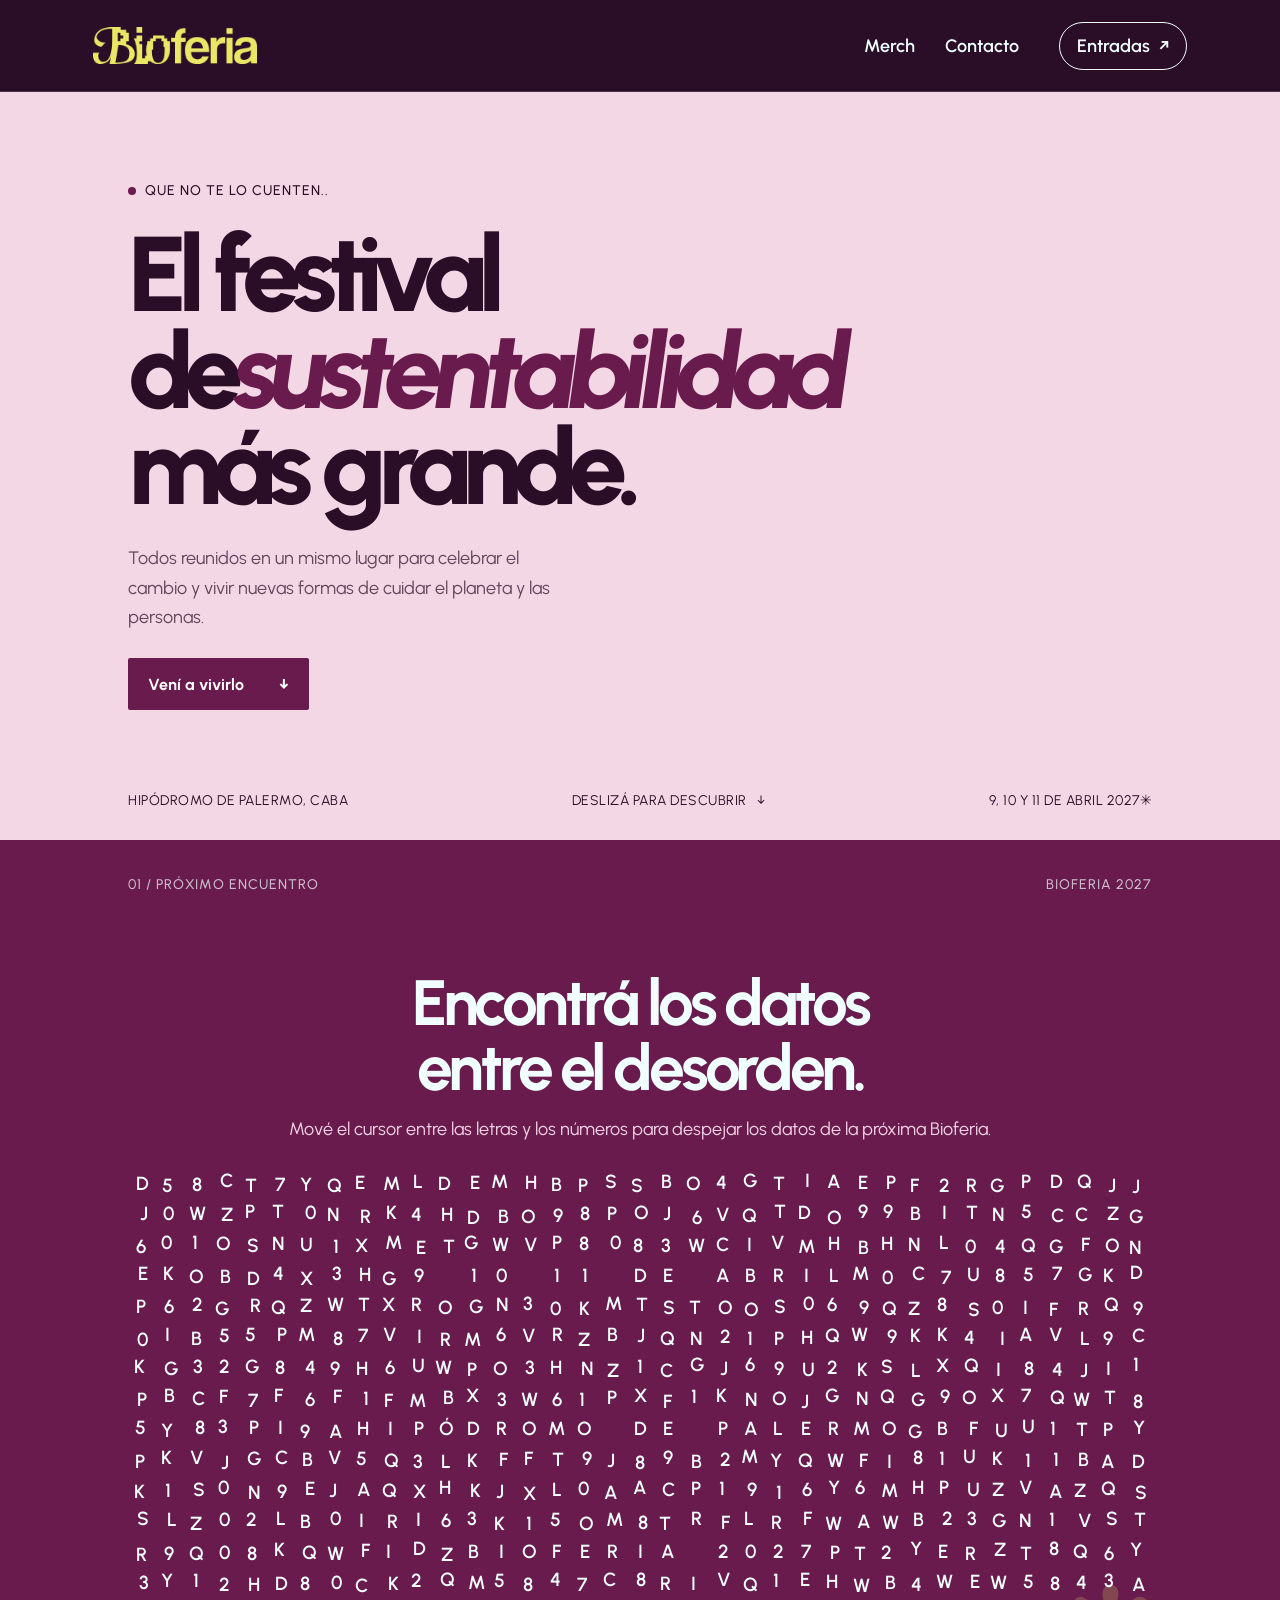
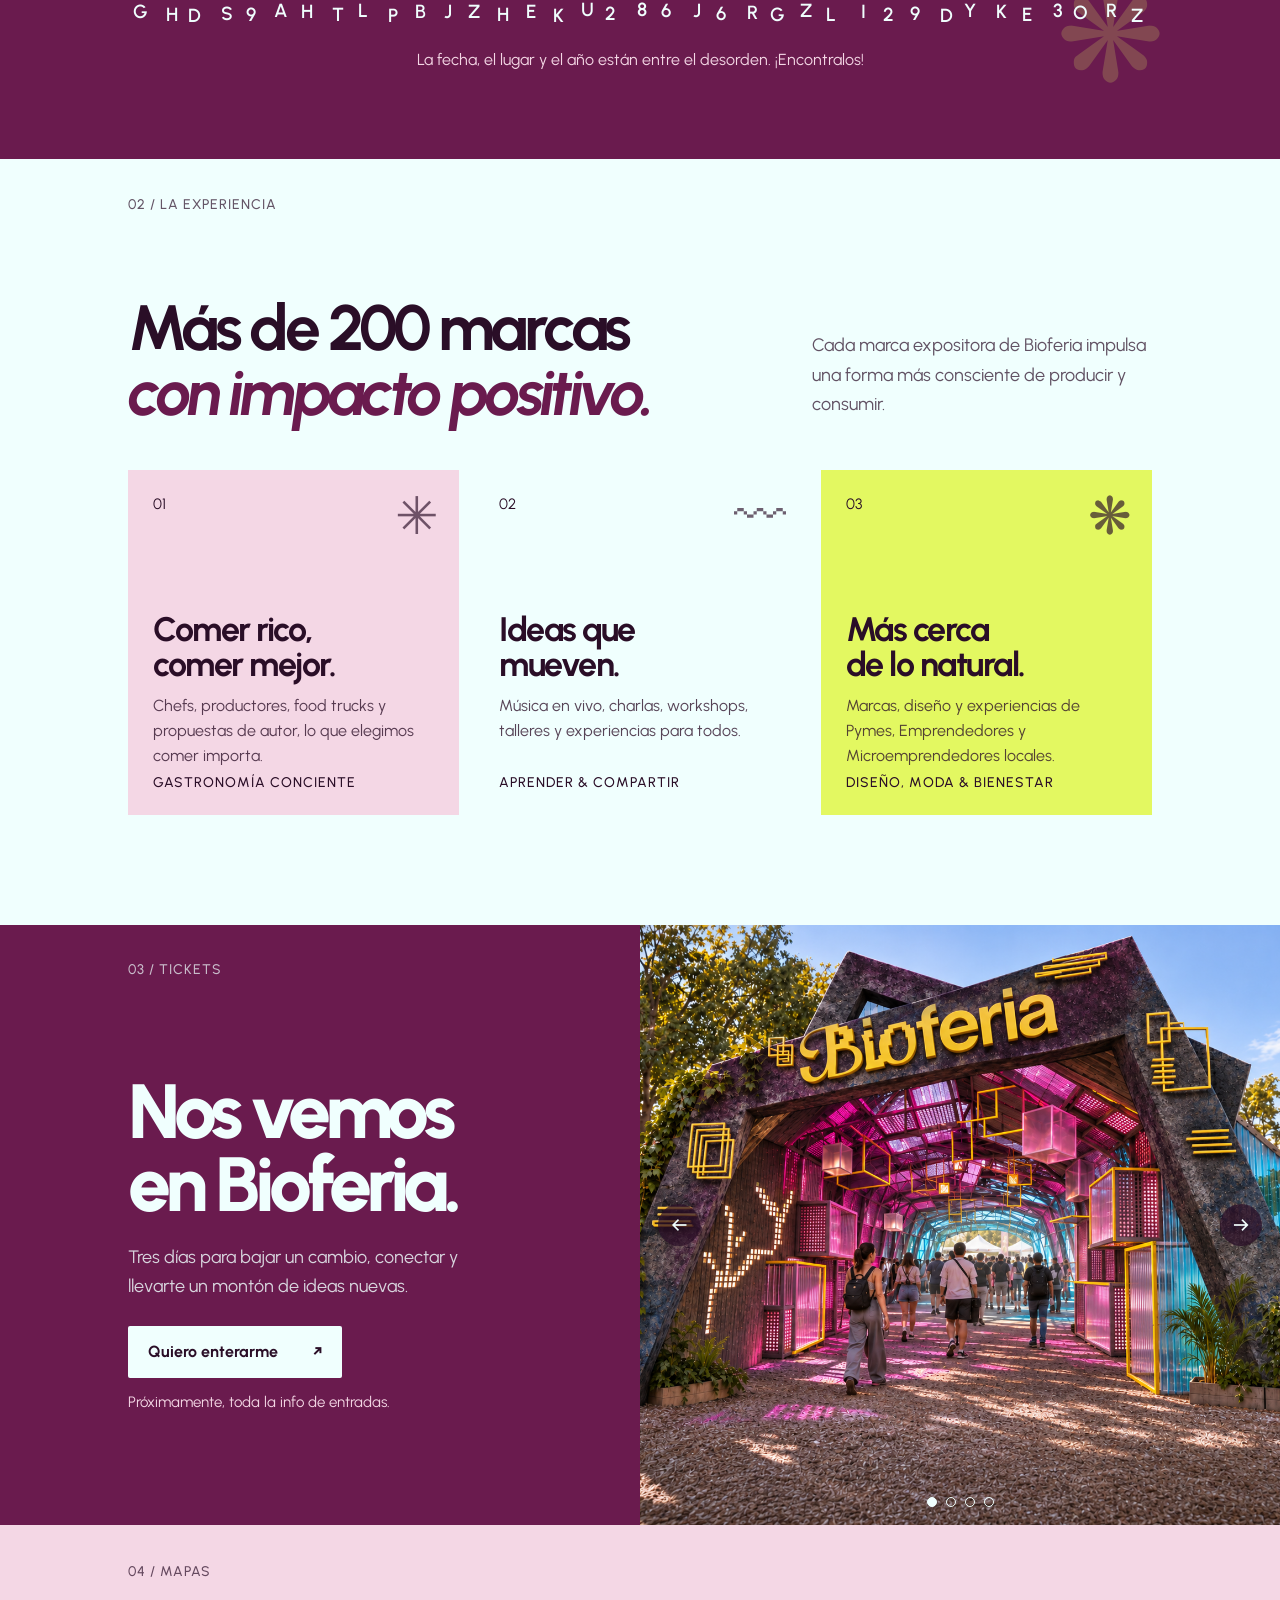
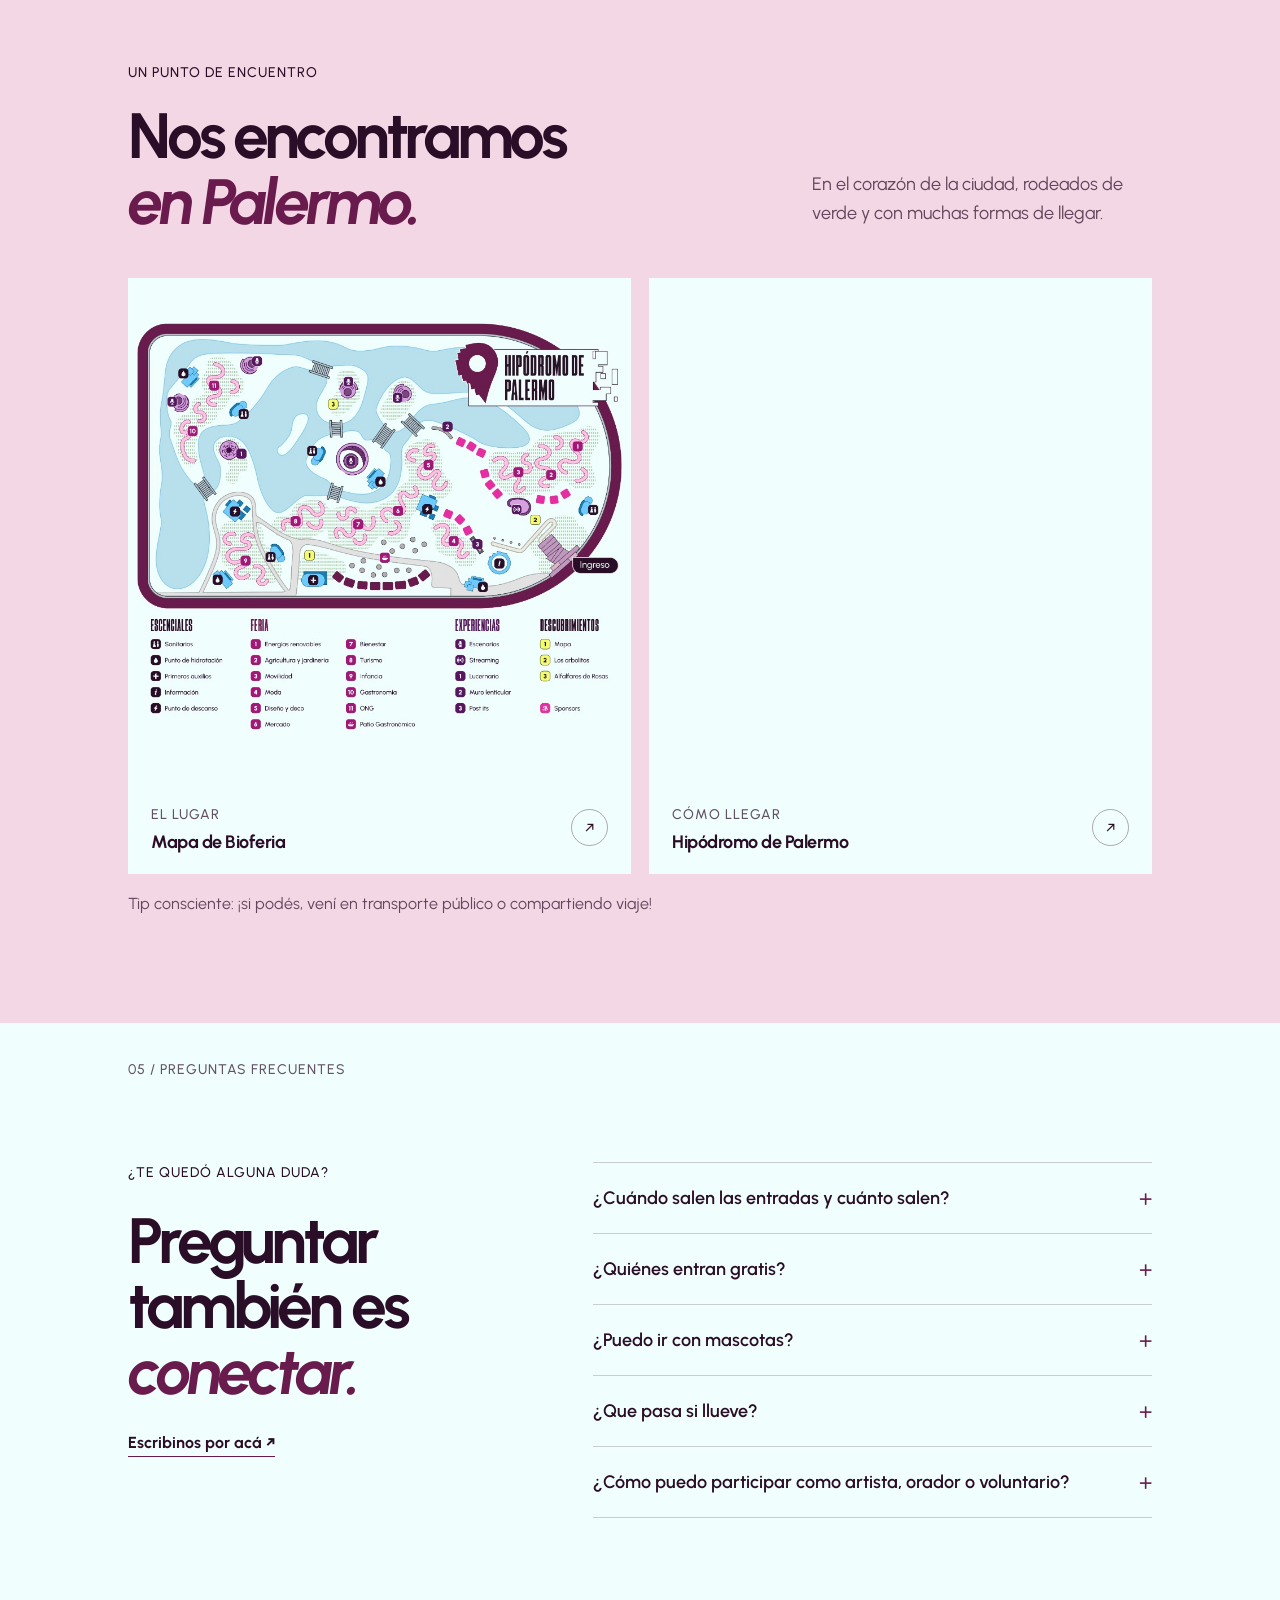
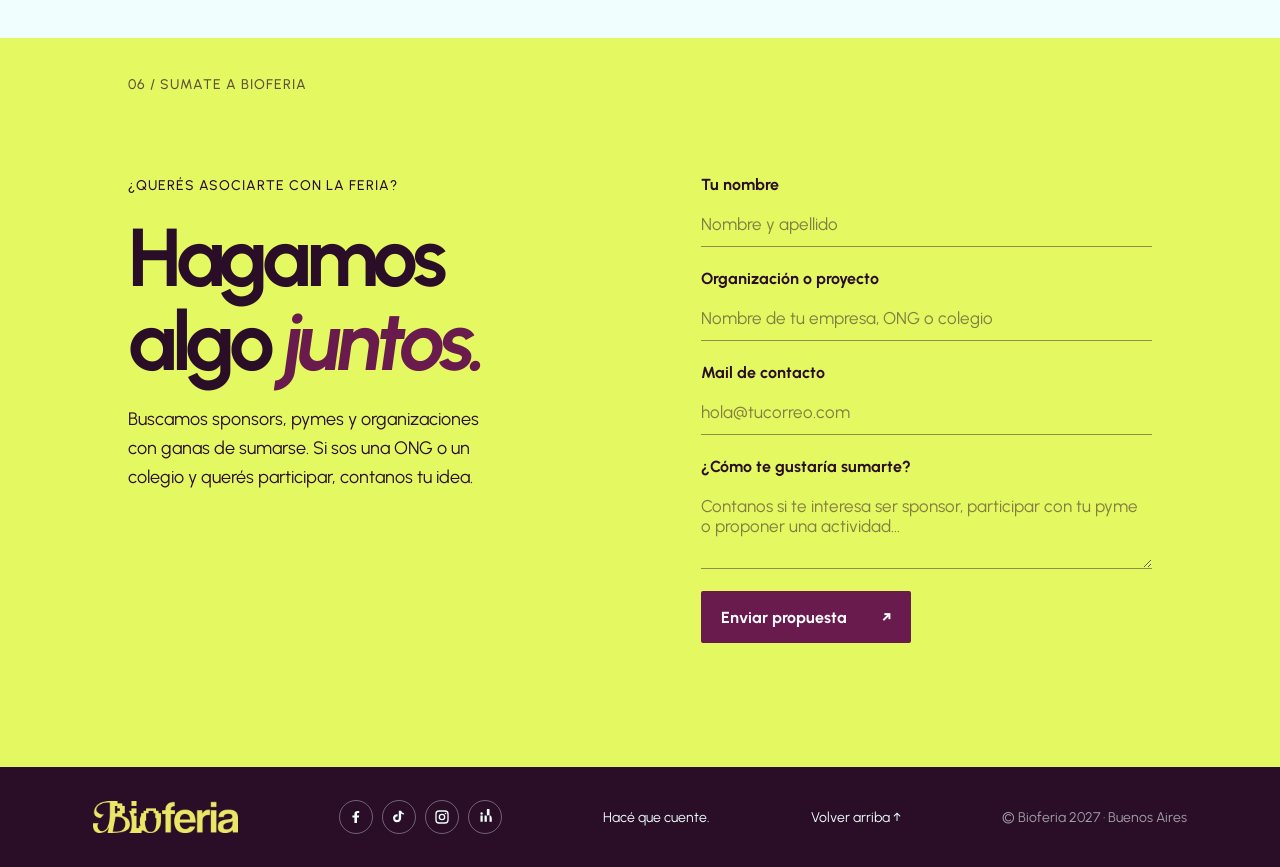
==== index.html @ d402ddbf "renamed:    home.html -> index.html" ====
<!DOCTYPE html>
<html lang="es">
<head>
    <meta charset="UTF-8">
    <meta name="viewport" content="width=device-width, initial-scale=1.0">
    <meta name="theme-color" content="#f4d7e5">
    <meta name="description" content="Bioferia: un encuentro para celebrar otra forma de vivir.">
    <title>Bioferia — Un encuentro para vivir distinto</title>
    <link rel="preconnect" href="https://fonts.googleapis.com">
    <link rel="preconnect" href="https://fonts.gstatic.com" crossorigin>
    <link href="https://fonts.googleapis.com/css2?family=Urbanist:wght@400;500;600;700;800&display=swap" rel="stylesheet">
    <link rel="stylesheet" href="style.css">
</head>
<body>
    <header class="site-header">
        <a class="brand" href="#inicio" aria-label="Bioferia, inicio">
            <img class="brand-logo" src="assets/bioferia-logo.png" alt="">
        </a>
        <nav class="main-nav" aria-label="Navegación principal">
            <a href="merch.html">Merch</a>
            <a href="#contacto">Contacto</a>
        </nav>
        <a class="header-cta" href="https://www.passline.com/productora/bioferia?srsltid=AYCX9vJIZx5OJpsxn4puYhIpQJVK9QpB20GLQUAMwbEUJy_gg3GSyqM5">Entradas<span aria-hidden="true">↗</span></a>
    </header>

    <main>
        <section class="hero" id="inicio">
            <div class="hero-copy">
                <p class="eyebrow"><span class="live-dot"></span>Que no te lo cuenten..</p>
                <h1>El festival<br>de<span>sustentabilidad</span><br>más grande.</h1>
                <p class="hero-text">Todos reunidos en un mismo lugar para celebrar el cambio y vivir nuevas formas de cuidar el planeta y las personas.</p>
                <a class="button button-dark" href="#secreto">Vení a vivirlo<span aria-hidden="true">↓</span></a>
            </div>
            <div class="hero-bottom">
                <span>Hipódromo de Palermo, CABA</span>
                <span class="scroll-note">Deslizá para descubrir <span aria-hidden="true">↓</span></span>
                <span>9, 10 y 11 de Abril 2027<span aria-hidden="true">✳</span></span>
            </div>
        </section>

        <section class="reveal-section" id="secreto">
            <div class="section-topline"><span>01 / PRÓXIMO ENCUENTRO</span><span>BIOFERIA 2027</span></div>
            <div class="reveal-content">
                <h2>Encontrá los datos<br>entre el desorden.</h2>
                <p class="reveal-hint">Mové el cursor entre las letras y los números para despejar los datos de la próxima Bioferia.</p>
                <div class="cipher-sheet" id="yellow-board" tabindex="0" role="application" aria-label="Letras y números interactivos. Mové el cursor, el dedo o usá las flechas para dispersarlos.">
                    <svg class="cipher-art" id="cipher-art" viewBox="0 0 1000 520" preserveAspectRatio="none" aria-hidden="true">
                        <g class="cipher-glyphs" id="cipher-glyphs"></g>
                    </svg>
                    <span class="cipher-cursor" id="cipher-cursor" aria-hidden="true"></span>
                </div>
                <p class="stencil-status" id="stencil-status" role="status" aria-live="polite">La fecha, el lugar y el año están entre el desorden. ¡Encontralos!</p>
            </div>
            <div class="reveal-doodle" aria-hidden="true">❋</div>
        </section>

        <section class="experience-section" id="experiencia">
            <div class="section-topline"><span>02 / LA EXPERIENCIA</span></div>
            <div class="experience-heading">
                <h2>Más de 200 marcas<br><span>con impacto positivo.</span></h2>
                <p>Cada marca expositora de Bioferia impulsa una forma más consciente de producir y consumir.</p>
            </div>
            <div class="experience-grid">
                <article class="experience-card card-food">
                    <span class="card-number">01</span><span class="card-emoji" aria-hidden="true">✳</span>
                    <h3>Comer rico,<br>comer mejor.</h3><p>Chefs, productores, food trucks y propuestas de autor, lo que elegimos comer importa.</p>
                    <span class="card-tag">GASTRONOMÍA CONCIENTE</span>
                </article>
                <article class="experience-card card-ideas">
                    <span class="card-number">02</span><span class="card-emoji" aria-hidden="true">〰</span>
                    <h3>Ideas que<br>mueven.</h3><p>Música en vivo, charlas, workshops, talleres y experiencias para todos.</p>
                    <span class="card-tag">APRENDER & COMPARTIR</span>
                </article>
                <article class="experience-card card-nature">
                    <span class="card-number">03</span><span class="card-emoji" aria-hidden="true">❋</span>
                    <h3>Más cerca<br>de lo natural.</h3><p>Marcas, diseño y experiencias de Pymes, Emprendedores y Microemprendedores locales.</p>
                    <span class="card-tag">DISEÑO, MODA & BIENESTAR</span>
                </article>
            </div>
        </section>

        <section class="tickets-section" id="entradas">
            <div class="section-topline"><span>03 / TICKETS</span></div>
            <div class="ticket-copy">
                <h2>Nos vemos<br>en Bioferia.</h2>
                <p>Tres días para bajar un cambio, conectar y llevarte un montón de ideas nuevas.</p>
                <a class="button button-light" href="https://www.passline.com/productora/bioferia?srsltid=AYCX9vJIZx5OJpsxn4puYhIpQJVK9QpB20GLQUAMwbEUJy_gg3GSyqM5">Quiero enterarme <span aria-hidden="true">↗</span></a>
                <span class="ticket-note">Próximamente, toda la info de entradas.</span>
            </div>
            <div class="ticket-art">
                <div class="ticket-carousel" role="group" aria-label="Fotos de Bioferia">
                    <img class="ticket-carousel-image is-active" src="event/Túnel Bioferia de Luz Magenta.png" alt="Túnel iluminado de Bioferia">
                    <img class="ticket-carousel-image" src="event/Pabellón Futuro_ Charlas entre Árboles.png" alt="Pabellón para charlas entre árboles">
                    <img class="ticket-carousel-image" src="event/Pabellón vibrante con hamacas y rampas.png" alt="Pabellón de Bioferia con hamacas y rampas">
                    <img class="ticket-carousel-image" src="event/Pabellón árbol futurista en festival al aire libre.png" alt="Pabellón en forma de árbol en el festival">
                    <button class="ticket-carousel-arrow ticket-carousel-prev" type="button" aria-label="Foto anterior">←</button>
                    <button class="ticket-carousel-arrow ticket-carousel-next" type="button" aria-label="Foto siguiente">→</button>
                    <div class="ticket-carousel-dots" aria-label="Elegir foto">
                        <button type="button" aria-label="Mostrar foto 1" aria-current="true"></button>
                        <button type="button" aria-label="Mostrar foto 2" aria-current="false"></button>
                        <button type="button" aria-label="Mostrar foto 3" aria-current="false"></button>
                        <button type="button" aria-label="Mostrar foto 4" aria-current="false"></button>
                    </div>
                </div>
            </div>
        </section>

        <section class="location-section" id="ubicacion">
            <div class="section-topline"><span>04 / MAPAS</span></div>
            <div class="location-heading">
                <div><p class="eyebrow">Un punto de encuentro</p><h2>Nos encontramos<br><span>en Palermo.</span></h2></div>
                <p>En el corazón de la ciudad, rodeados de verde y con muchas formas de llegar.</p>
            </div>
            <div class="maps-grid">
                <article class="map-card">
                    <button class="map-visual venue-map" type="button" aria-label="Ampliar mapa ilustrado de Bioferia">
                        <img src="assets/bioferia-map.jpg" alt="Mapa ilustrado de Bioferia en el Hipódromo de Palermo" loading="lazy">
                    </button>
                    <div class="map-card-footer"><div><span class="map-kicker">EL LUGAR</span><h3>Mapa de Bioferia</h3></div><a href="https://www.google.com/maps/search/?api=1&query=Hip%C3%B3dromo+de+Palermo+Buenos+Aires" target="_blank" rel="noopener noreferrer" aria-label="Ver Hipódromo de Palermo en Google Maps">↗</a></div>
                </article>
                <article class="map-card">
                    <div class="map-visual route-map">
                        <iframe title="Mapa de Google del Hipódromo de Palermo" src="https://www.google.com/maps/embed?pb=!1m18!1m12!1m3!1d3285.387990011721!2d-58.426159999999996!3d-34.569047999999995!2m3!1f0!2f0!3f0!3m2!1i1024!2i768!4f13.1!3m3!1m2!1s0x95bcb5a28c37ff9b%3A0x289b0f07f03e748b!2sHip%C3%B3dromo%20Palermo!5e0!3m2!1ses!2sar!4v1794269512048!5m2!1ses!2sar" width="600" height="450" style="border:0;" allowfullscreen loading="lazy" referrerpolicy="strict-origin-when-cross-origin"></iframe>
                    </div>
                    <div class="map-card-footer"><div><span class="map-kicker">CÓMO LLEGAR</span><h3>Hipódromo de Palermo</h3></div><a href="https://www.google.com/maps/dir/?api=1&destination=Hip%C3%B3dromo+de+Palermo+Buenos+Aires" target="_blank" rel="noopener noreferrer" aria-label="Cómo llegar en Google Maps">↗</a></div>
                </article>
            </div>
            <p class="transport-note">Tip consciente: ¡si podés, vení en transporte público o compartiendo viaje!</p>
        </section>

        <section class="faq-section" id="faqs">
            <div class="section-topline"><span>05 / PREGUNTAS FRECUENTES</span></div>
            <div class="faq-layout">
                <div class="faq-intro"><p class="eyebrow">¿Te quedó alguna duda?</p><h2>Preguntar<br>también es<br><span>conectar.</span></h2><a href="#contacto">Escribinos por acá ↗</a></div>
                <div class="faq-list">
                    <details><summary>¿Cuándo salen las entradas y cuánto salen?<span aria-hidden="true">+</span></summary><p>¡Las entradas ya están a la venta! Para esto tenés que ir a Passline. El valor varía dependiendo del tipo de entrada que decidas comprar; el valor general inicial es de $25.000. Para más información seguinos en instagram @bioferia.fs</p></details>
                    <details><summary>¿Quiénes entran gratis?<span aria-hidden="true">+</span></summary><p>Entran gratis:
                        Menores de 12 años.
                        Personas con discapacidad y sus acompañantes.
                        Jubiladas y jubilados con carnet.</p></details>
                    <details><summary>¿Puedo ir con mascotas?<span aria-hidden="true">+</span></summary><p>Tristemente no se puede participar de la bioferia con mascotas. Por políticas del Hipódromo de Palermo, no se permite el ingreso al predio.</p></details>
                    <details><summary>¿Que pasa si llueve?<span aria-hidden="true">+</span></summary><p>Dependiendo del nivel pronosticado el evento podría llegar a re-programarse. Lo anunciaremos en la web y en todas las redes al momento de la feria.</p></details>
                    <details><summary>¿Cómo puedo participar como artista, orador o voluntario?<span aria-hidden="true">+</span></summary><p>¡¿Querés ser parte de la familia bioferia?! Genial, las convocatorias para artistas, oradores y contenido se anuncian en las redes sociales @bioferia.fs te recomendamos seguirnos y estar atento.</p></details>
                </div>
            </div>
        </section>

        <section class="contact-section" id="contacto">
            <div class="contact-topline"><span>06 / SUMATE A BIOFERIA</span></div>
            <div class="contact-layout">
                <div class="contact-copy"><p class="eyebrow">¿Querés asociarte con la feria?</p><h2>Hagamos<br>algo <span>juntos.</span></h2><p>Buscamos sponsors, pymes y organizaciones con ganas de sumarse. Si sos una ONG o un colegio y querés participar, contanos tu idea.</p> </div>
                <form class="contact-form" id="contact-form">
                    <label for="name">Tu nombre</label>
                    <input id="name" name="name" type="text" placeholder="Nombre y apellido" autocomplete="name" required>
                    <label for="organization">Organización o proyecto</label>
                    <input id="organization" name="organization" type="text" placeholder="Nombre de tu empresa, ONG o colegio" required>
                    <label for="email">Mail de contacto</label>
                    <input id="email" name="email" type="email" placeholder="hola@tucorreo.com" autocomplete="email" required>
                    <label for="message">¿Cómo te gustaría sumarte?</label>
                    <textarea id="message" name="message" rows="3" placeholder="Contanos si te interesa ser sponsor, participar con tu pyme o proponer una actividad..." required></textarea>
                    <button class="button button-dark submit-button" type="submit">Enviar propuesta <span aria-hidden="true">↗</span></button>
                    <p class="form-status" id="form-status" role="status" aria-live="polite"></p>
                </form>
            </div>
        </section>
    </main>

    <dialog class="map-image-dialog" id="map-image-dialog" aria-label="Mapa ampliado de Bioferia">
        <button class="map-image-dialog-close" type="button" aria-label="Cerrar mapa">×</button>
        <img src="assets/bioferia-map.jpg" alt="Mapa ilustrado de Bioferia en el Hipódromo de Palermo">
    </dialog>

    <footer class="site-footer">
        <a class="brand footer-brand" href="#inicio" aria-label="Bioferia, volver al inicio"><img class="brand-logo" src="assets/bioferia-logo.png" alt=""></a>
        <nav class="footer-social" aria-label="Redes sociales">
            <a href="https://www.facebook.com/BioferiaOficial" target="_blank" rel="noopener noreferrer" aria-label="Facebook">
                <svg viewBox="0 0 24 24" aria-hidden="true"><path d="M13.5 21v-8.2h2.8l.4-3.2h-3.2V7.5c0-.9.3-1.6 1.6-1.6h1.7V3.1c-.3 0-1.4-.1-2.7-.1-2.7 0-4.5 1.7-4.5 4.7v1.9h-3v3.2h3V21h3.9Z"/></svg>
            </a>
            <a href="https://www.tiktok.com/@bioferia" target="_blank" rel="noopener noreferrer" aria-label="TikTok">
                <svg viewBox="0 0 24 24" aria-hidden="true"><path d="M19.6 8.3a7.1 7.1 0 0 1-4.4-1.5v7.1a6.1 6.1 0 1 1-5.3-6.1v3.6a2.7 2.7 0 1 0 1.8 2.5V2.5h3.5a7.1 7.1 0 0 0 4.4 4.3v1.5Z"/></svg>
            </a>
            <a href="https://www.instagram.com/bio.feria/" target="_blank" rel="noopener noreferrer" aria-label="Instagram">
                <svg viewBox="0 0 24 24" aria-hidden="true"><path d="M7.5 2h9A5.5 5.5 0 0 1 22 7.5v9a5.5 5.5 0 0 1-5.5 5.5h-9A5.5 5.5 0 0 1 2 16.5v-9A5.5 5.5 0 0 1 7.5 2Zm0 2A3.5 3.5 0 0 0 4 7.5v9A3.5 3.5 0 0 0 7.5 20h9a3.5 3.5 0 0 0 3.5-3.5v-9A3.5 3.5 0 0 0 16.5 4h-9Zm4.5 3a5 5 0 1 1 0 10 5 5 0 0 1 0-10Zm0 2a3 3 0 1 0 0 6 3 3 0 0 0 0-6Zm5.3-3.5a1.2 1.2 0 1 1 0 2.4 1.2 1.2 0 0 1 0-2.4Z"/></svg>
            </a>
            <a href="https://www.linkedin.com/company/bioferia/" target="_blank" rel="noopener noreferrer" aria-label="LinkedIn">
                <svg viewBox="0 0 24 24" aria-hidden="true"><path d="M6.9 8.7A1.8 1.8 0 1 1 6.9 5a1.8 1.8 0 0 1 0 3.7ZM5.2 9.9h3.4V19H5.2V9.9Zm5.5 0h3.3v1.2h.1c.5-.9 1.7-1.8 3.6-1.8 3.8 0 4.5 2.5 4.5 5.8V19h-3.4v-17.1c0-1.3-.1-3-1.8-3-1.9 0-2.2 1.5-2.2 2.9V19h-3.5V9.9Z"/></svg>
            </a>
        </nav>
        <span>Hacé que cuente.</span>
        <a href="#inicio">Volver arriba ↑</a>
        <span class="footer-copy">© Bioferia 2027 · Buenos Aires</span>
    </footer>

    <script>
        const svgNamespace = "http://www.w3.org/2000/svg";
        const cipherArt = document.querySelector("#cipher-art");
        const cipherGlyphs = document.querySelector("#cipher-glyphs");
        const decoderBoard = document.querySelector("#yellow-board");
        const cipherCursor = document.querySelector("#cipher-cursor");
        const stencilStatus = document.querySelector("#stencil-status");
        const messages = [
            "9 10 11 DE ABRIL",
            "HIPÓDROMO DE PALERMO",
            "BIOFERIA 2027"
        ];
        const alphabet = "ABCDEFGHIJKLMNOPQRSTUVWXYZ0123456789";
        const noiseGlyphs = [];
        const messageGlyphs = [];
        let revealRadius = 28;
        let revealedCount = 0;
        let pointer = null;
        let activePointer = null;
        let animationFrame = 0;
        let fieldWidth = 1000;
        let fieldHeight = 520;
        let repulsionRadius = 70;
        let repulsionStrength = 48;

        const randomLetter = () => alphabet[Math.floor(Math.random() * alphabet.length)];
        const createSvgText = (group, value, x, y) => {
            const text = document.createElementNS(svgNamespace, "text");
            text.setAttribute("x", String(x));
            text.setAttribute("y", String(y));
            text.textContent = value;
            group.append(text);
            return text;
        };

        const renderField = () => {
            const rect = decoderBoard.getBoundingClientRect();
            if (!rect.width || !rect.height) return;
            fieldWidth = rect.width;
            fieldHeight = rect.height;
            cipherArt.setAttribute("viewBox", `0 0 ${fieldWidth} ${fieldHeight}`);
            cipherGlyphs.replaceChildren();
            noiseGlyphs.length = 0;
            messageGlyphs.length = 0;
            revealedCount = 0;

            const columns = Math.max(
                ...messages.map((message) => message.length + 2),
                Math.floor(fieldWidth / 27)
            );
            const rows = Math.max(10, Math.floor(fieldHeight / 30));
            const cellWidth = fieldWidth / columns;
            const cellHeight = fieldHeight / rows;
            const fontSize = Math.min(17, cellWidth * 0.64, cellHeight * 0.64) + 2;
            const occupiedCells = new Set();
            revealRadius = Math.max(12, cellWidth * 0.78);
            stencilStatus.textContent = "La fecha, el lugar y el año están entre el desorden. ¡Encontralos!";
            const messageRows = [
                Math.round(rows * 0.22),
                Math.round(rows * 0.5),
                Math.round(rows * 0.78)
            ];
            cipherGlyphs.style.fontSize = `${fontSize}px`;
            repulsionRadius = Math.max(44, cellWidth * 3);
            repulsionStrength = cellWidth * 1.8;

            messages.forEach((message, index) => {
                const startColumn = Math.floor((columns - message.length) / 2);
                const row = messageRows[index];
                [...message].forEach((character, characterIndex) => {
                    const column = startColumn + characterIndex;
                    occupiedCells.add(`${row}:${column}`);
                    if (character !== " ") {
                        const element = createSvgText(
                            cipherGlyphs,
                            character,
                            (column + 0.5) * cellWidth,
                            (row + 0.5) * cellHeight
                        );
                        element.classList.add("cipher-message-glyph");
                        messageGlyphs.push({ element, x: (column + 0.5) * cellWidth, y: (row + 0.5) * cellHeight });
                    }
                });
            });

            for (let row = 0; row < rows; row++) {
                for (let column = 0; column < columns; column++) {
                    if (occupiedCells.has(`${row}:${column}`)) continue;
                    const x = (column + 0.5) * cellWidth + (Math.random() - 0.5) * cellWidth * 0.2;
                    const y = (row + 0.5) * cellHeight + (Math.random() - 0.5) * cellHeight * 0.2;
                    const element = createSvgText(cipherGlyphs, randomLetter(), x, y);
                    noiseGlyphs.push({ element, x, y, currentX: x, currentY: y });
                }
            }
        };
        renderField();
        new ResizeObserver(renderField).observe(decoderBoard);

        const animateNoise = () => {
            let isMoving = false;
            noiseGlyphs.forEach((glyph, index) => {
                let targetX = glyph.x;
                let targetY = glyph.y;
                if (pointer) {
                    let dx = glyph.x - pointer.x;
                    let dy = glyph.y - pointer.y;
                    const distance = Math.hypot(dx, dy);
                    if (distance < repulsionRadius) {
                        if (distance < 0.01) {
                            const angle = index * 2.399;
                            dx = Math.cos(angle);
                            dy = Math.sin(angle);
                        }
                        const force = (1 - distance / repulsionRadius) ** 2 * repulsionStrength;
                        const directionLength = Math.hypot(dx, dy);
                        targetX += dx / directionLength * force;
                        targetY += dy / directionLength * force;
                    }
                }

                glyph.currentX += (targetX - glyph.currentX) * 0.2;
                glyph.currentY += (targetY - glyph.currentY) * 0.2;
                glyph.element.setAttribute("x", String(glyph.currentX));
                glyph.element.setAttribute("y", String(glyph.currentY));
                if (Math.abs(targetX - glyph.currentX) > 0.2 || Math.abs(targetY - glyph.currentY) > 0.2) {
                    isMoving = true;
                }
            });

            if (isMoving) {
                animationFrame = requestAnimationFrame(animateNoise);
            } else {
                animationFrame = 0;
            }
        };

        const setPointer = (clientX, clientY) => {
            const rect = decoderBoard.getBoundingClientRect();
            pointer = {
                x: clientX - rect.left,
                y: clientY - rect.top
            };
            cipherCursor.style.left = `${pointer.x}px`;
            cipherCursor.style.top = `${pointer.y}px`;
            cipherCursor.classList.add("is-visible");
            revealMessagesAtPointer();
            if (!animationFrame) animationFrame = requestAnimationFrame(animateNoise);
        };

        const revealMessagesAtPointer = () => {
            messageGlyphs.forEach((glyph) => {
                if (!glyph.element.classList.contains("is-revealed") &&
                    Math.hypot(glyph.x - pointer.x, glyph.y - pointer.y) <= revealRadius) {
                    glyph.element.classList.add("is-revealed");
                    revealedCount++;
                    stencilStatus.textContent = revealedCount === messageGlyphs.length
                        ? "¡Descubriste todos los datos de Bioferia 2027!"
                        : `Revelaste ${revealedCount} de ${messageGlyphs.length} letras y números del mensaje.`;
                }
            });
        };

        const clearPointer = () => {
            pointer = null;
            cipherCursor.classList.remove("is-visible");
            if (!animationFrame) animationFrame = requestAnimationFrame(animateNoise);
        };

        decoderBoard.addEventListener("pointerenter", (event) => {
            if (event.pointerType === "mouse") setPointer(event.clientX, event.clientY);
        });
        decoderBoard.addEventListener("pointermove", (event) => {
            if (event.pointerType === "mouse" || activePointer === event.pointerId) {
                setPointer(event.clientX, event.clientY);
            }
        });
        decoderBoard.addEventListener("pointerdown", (event) => {
            if (event.pointerType !== "mouse") {
                activePointer = event.pointerId;
                decoderBoard.setPointerCapture(event.pointerId);
                setPointer(event.clientX, event.clientY);
            }
        });
        decoderBoard.addEventListener("pointerup", (event) => {
            if (activePointer === event.pointerId) {
                activePointer = null;
                clearPointer();
            }
        });
        decoderBoard.addEventListener("pointercancel", () => {
            activePointer = null;
            clearPointer();
        });
        decoderBoard.addEventListener("pointerleave", (event) => {
            if (event.pointerType === "mouse") clearPointer();
        });
        decoderBoard.addEventListener("keydown", (event) => {
            const movement = { ArrowLeft: [-30, 0], ArrowRight: [30, 0], ArrowUp: [0, -30], ArrowDown: [0, 30] }[event.key];
            if (!movement) return;
            event.preventDefault();
            if (!pointer) pointer = { x: fieldWidth / 2, y: fieldHeight / 2 };
            pointer.x = Math.max(0, Math.min(fieldWidth, pointer.x + movement[0]));
            pointer.y = Math.max(0, Math.min(fieldHeight, pointer.y + movement[1]));
            cipherCursor.style.left = `${pointer.x}px`;
            cipherCursor.style.top = `${pointer.y}px`;
            cipherCursor.classList.add("is-visible");
            revealMessagesAtPointer();
            if (!animationFrame) animationFrame = requestAnimationFrame(animateNoise);
        });

        document.querySelector("#contact-form").addEventListener("submit", (event) => {
            event.preventDefault();
            const form = event.currentTarget;
            const name = form.elements.name.value.trim();
            const organization = form.elements.organization.value.trim();
            const email = form.elements.email.value.trim();
            const message = form.elements.message.value.trim();
            const subject = encodeURIComponent(`Propuesta de alianza para Bioferia — ${organization}`);
            const body = encodeURIComponent(`Nombre: ${name}\nOrganización o proyecto: ${organization}\nEmail: ${email}\n\nPropuesta:\n${message}`);
            document.querySelector("#form-status").textContent = "Se va a abrir tu correo para que puedas enviar el mensaje.";
            window.location.href = `mailto:hola@bioferia.com.ar?subject=${subject}&body=${body}`;
        });

        const ticketCarousel = document.querySelector(".ticket-carousel");
        if (ticketCarousel) {
            const ticketImages = [...ticketCarousel.querySelectorAll(".ticket-carousel-image")];
            const ticketDots = [...ticketCarousel.querySelectorAll(".ticket-carousel-dots button")];
            let ticketIndex = 0;
            let ticketAutoplay;

            const showTicketImage = (index) => {
                ticketIndex = (index + ticketImages.length) % ticketImages.length;
                ticketImages.forEach((image, imageIndex) => {
                    image.classList.toggle("is-active", imageIndex === ticketIndex);
                });
                ticketDots.forEach((dot, dotIndex) => {
                    dot.setAttribute("aria-current", String(dotIndex === ticketIndex));
                });
            };
            const stopTicketAutoplay = () => window.clearInterval(ticketAutoplay);
            const startTicketAutoplay = () => {
                if (window.matchMedia("(prefers-reduced-motion: reduce)").matches) return;
                stopTicketAutoplay();
                ticketAutoplay = window.setInterval(() => showTicketImage(ticketIndex + 1), 5000);
            };

            ticketCarousel.querySelector(".ticket-carousel-prev").addEventListener("click", () => showTicketImage(ticketIndex - 1));
            ticketCarousel.querySelector(".ticket-carousel-next").addEventListener("click", () => showTicketImage(ticketIndex + 1));
            ticketDots.forEach((dot, index) => {
                dot.addEventListener("click", () => showTicketImage(index));
            });
            ticketCarousel.addEventListener("mouseenter", stopTicketAutoplay);
            ticketCarousel.addEventListener("mouseleave", startTicketAutoplay);
            ticketCarousel.addEventListener("focusin", stopTicketAutoplay);
            ticketCarousel.addEventListener("focusout", startTicketAutoplay);
            startTicketAutoplay();
        }

        const mapDialog = document.querySelector("#map-image-dialog");
        const mapTrigger = document.querySelector(".venue-map");
        mapTrigger.addEventListener("click", () => mapDialog.showModal());
        mapDialog.querySelector(".map-image-dialog-close").addEventListener("click", () => mapDialog.close());
        mapDialog.addEventListener("click", (event) => {
            if (event.target === mapDialog) mapDialog.close();
        });
    </script>
</body>
</html>
---- style.css ----
:root {
    --ink: #2a0e27;
    --green: #6a1b4e;
    --lime: #e3f861;
    --cream: #f0fffe;
    --paper: #f4d7e5;
    --orange: #6a1b4e;
    --blue: #f4d7e5;
    --mono: "Urbanist", sans-serif;
    --sans: "Urbanist", sans-serif;
    --display: "Urbanist", sans-serif;
}

* { box-sizing: border-box; }
html { overflow-x: clip; scroll-behavior: smooth; }
body { display: flex; min-height: 100vh; flex-direction: column; margin: 0; overflow-x: hidden; background: var(--cream); color: var(--ink); font-family: var(--sans); font-size: 18px; }
body > main { flex: 1 0 auto; width: 100%; }
a { color: inherit; text-decoration: none; }
button, input, textarea { font: inherit; }
button, a { -webkit-tap-highlight-color: transparent; }

.site-header {
    position: absolute; z-index: 5; top: 0; left: 0; width: 100%; height: 92px;
    display: flex; align-items: center; justify-content: space-between; padding: 0 7.3%;
    background: var(--ink); color: var(--cream);
    border-bottom: 1px solid rgba(240, 255, 254, .15);
}
.brand { display: inline-flex; align-items: center; flex: 0 0 auto; }
.brand-logo { display: block; width: 164px; height: auto; }
.main-nav { display: flex; gap: 30px; margin-left: auto; margin-right: 40px; }
.main-nav a, .header-cta { font-size: 18px; font-weight: 600; }
.main-nav a { transition: opacity .2s; }
.main-nav a:hover { opacity: .58; }
.header-cta { padding: 12px 17px; border: 1px solid var(--cream); border-radius: 40px; }
.header-cta span { padding-left: 9px; }

.hero { position: relative; min-height: 730px; height: min(840px, 100vh); padding: 180px 10% 110px; overflow: hidden; background: var(--paper); color: var(--ink); }
.hero-copy { position: relative; z-index: 2; max-width: 600px; }
.eyebrow, .section-topline, .card-tag, .map-kicker, .ticket-top, .ticket-bottom, .contact-topline { font: 500 14px/1.5 var(--mono); letter-spacing: 1px; text-transform: uppercase; }
.eyebrow { display: flex; align-items: center; gap: 9px; margin: 0 0 25px; }
.live-dot { width: 8px; height: 8px; border-radius: 50%; background: var(--orange); }
h1, h2, h3, p { margin-top: 0; }
.hero h1 { margin: 0; font: 800 clamp(66px, 8.3vw, 116px)/.91 var(--display); letter-spacing: -.085em; }
.hero h1 span { color: var(--green); font-style: italic; }
.hero-text { max-width: 425px; margin: 28px 0 25px; color: rgba(42, 14, 39, .72); font-size: 18px; line-height: 1.65; }
.button { display: inline-flex; align-items: center; justify-content: space-between; gap: 35px; min-height: 52px; padding: 0 20px; border: 0; border-radius: 2px; font-size: 16px; font-weight: 700; cursor: pointer; transition: transform .2s, background .2s; }
.button:hover { transform: translateY(-3px); }
.button-dark { background: var(--green); color: white; }
.button-dark:hover { background: var(--ink); }
.sun { position: absolute; width: 185px; height: 185px; top: 70px; right: 88px; border-radius: 50%; background: var(--orange); }
.orbit { position: absolute; border: 1px solid rgba(106, 27, 78, .52); border-radius: 50%; transform: rotate(-35deg); }
.orbit-one { inset: 44px 25px; }
.orbit-two { inset: 18px 98px; transform: rotate(38deg); }
.leaf { position: absolute; z-index: 1; width: 98px; height: 190px; border-radius: 100% 0 100% 0; background: var(--green); transform-origin: bottom right; }
.leaf:after { content: ""; position: absolute; width: 1px; height: 85%; left: 49%; top: 8%; background: rgba(240, 255, 254, .6); transform: rotate(24deg); }
.leaf-one { left: 74px; bottom: 60px; transform: rotate(-42deg); }
.leaf-two { right: 64px; bottom: 50px; height: 158px; background: var(--ink); transform: rotate(34deg) scaleX(-1); }
.leaf-three { left: 185px; bottom: 21px; height: 140px; width: 74px; background: var(--green); transform: rotate(13deg); }
.art-caption { position: absolute; top: 20px; left: 5px; font: 700 14px/1.2 var(--mono); text-transform: uppercase; transform: rotate(-13deg); }
.art-sticker { position: absolute; z-index: 2; right: -20px; bottom: 65px; display: grid; width: 90px; height: 90px; place-content: center; border-radius: 50%; background: var(--lime); color: var(--ink); text-align: center; font: 700 15px/1.25 var(--mono); transform: rotate(12deg); }
.hero-bottom { position: absolute; bottom: 31px; left: 10%; right: 10%; display: flex; justify-content: space-between; color: var(--ink); font: 14px var(--mono); letter-spacing: .5px; text-transform: uppercase; }
.scroll-note { display: flex; gap: 10px; }

.reveal-section { position: relative; min-height: 690px; padding: 34px 10% 85px; overflow: hidden; background: var(--green); color: var(--cream); text-align: center; }
.section-topline { display: flex; justify-content: space-between; color: currentColor; opacity: .7; text-align: left; }
.reveal-content { position: relative; z-index: 1; max-width: 1100px; margin: 75px auto 0; }
.reveal-content .eyebrow { justify-content: center; color: var(--lime); }
.reveal-content h2, .experience-heading h2, .location-heading h2, .faq-intro h2, .contact-copy h2 { margin: 0; font: 700 clamp(38px, 5vw, 64px)/1.02 var(--display); letter-spacing: -.065em; }
.reveal-hint { margin: 17px 0 30px; color: var(--paper); font-size: 18px; }
.cipher-sheet { position: relative; width: 100%; height: 460px; margin: 0 auto 20px; overflow: hidden; background: transparent; cursor: none; touch-action: none; user-select: none; }
.cipher-art { position: absolute; inset: 0; width: 100%; height: 100%; }
.cipher-glyphs { fill: var(--cream); font-family: var(--sans); font-weight: 600; text-anchor: middle; dominant-baseline: middle; }
.cipher-message-glyph { transform-box: fill-box; transform-origin: center; transition: fill .2s ease, transform .2s ease; }
.cipher-message-glyph.is-revealed { fill: var(--lime); transform: scale(1.3); }
.cipher-cursor { position: absolute; z-index: 1; top: 0; left: 0; width: 88px; height: 88px; border: 1px solid rgba(240, 255, 254, .82); border-radius: 50%; background: rgba(240, 255, 254, .13); box-shadow: 0 0 28px rgba(240, 255, 254, .3), inset 0 0 18px rgba(240, 255, 254, .15); opacity: 0; pointer-events: none; transform: translate(-50%, -50%); transition: opacity .16s ease; }
.cipher-cursor.is-visible { opacity: 1; }
.stencil-status { min-height: 24px; margin: 17px auto 0; color: var(--paper); font-size: 16px; }
.reveal-doodle { position: absolute; right: 9%; bottom: 45px; color: var(--lime); opacity: .2; font-size: 130px; }

.experience-section, .location-section, .faq-section { padding: 35px 10% 110px; }
.experience-section { background: var(--cream); }
.experience-heading { display: flex; align-items: end; justify-content: space-between; margin: 80px 0 45px; }
.experience-heading h2 span, .location-heading h2 span, .faq-intro h2 span { color: var(--green); font-style: italic; }
.experience-heading > p { max-width: 340px; margin: 0 0 5px; color: rgba(42, 14, 39, .72); font-size: 18px; line-height: 1.65; }
.experience-grid { display: grid; grid-template-columns: repeat(3, 1fr); gap: 15px; }
.experience-card { position: relative; min-height: 340px; padding: 25px; overflow: hidden; transition: transform .25s ease, box-shadow .25s ease; }
.experience-card:hover, .experience-card:focus-within { z-index: 1; transform: translateY(-8px); box-shadow: 0 16px 30px rgba(42, 14, 39, .2); }
.card-food { background: var(--paper); }.card-ideas { background: var(--cream); }.card-nature { background: var(--lime); }
.card-number { position: absolute; top: 25px; left: 25px; font: 15px var(--mono); }
.card-emoji { position: absolute; top: 15px; right: 20px; font-size: 52px; opacity: .66; }
.experience-card h3 { position: relative; z-index: 1; margin: 117px 0 12px; font: 700 34px/1.03 var(--display); letter-spacing: -1.5px; }
.experience-card p { max-width: 280px; margin-bottom: 22px; color: rgba(42, 14, 39, .78); font-size: 16px; line-height: 1.55; }
.card-tag { position: absolute; bottom: 22px; left: 25px; font-size: 14px; }

.tickets-section { position: relative; display: grid; grid-template-columns: 1fr 1fr; min-height: 600px; padding: 0; background: var(--orange); color: var(--cream); overflow: hidden; }
.tickets-section > .section-topline { position: absolute; z-index: 2; top: 34px; right: 55%; left: 10%; }
.ticket-copy { align-self: center; padding: 110px 12% 75px 20%; }
.ticket-copy h2 { margin: 0 0 22px; font: 800 clamp(50px, 6vw, 78px)/.95 var(--display); letter-spacing: -.07em; }
.ticket-copy > p:not(.eyebrow) { max-width: 390px; margin-bottom: 25px; color: rgba(240,255,254,.82); font-size: 18px; line-height: 1.6; }
.button-light { background: var(--cream); color: var(--ink); }
.ticket-note { display: block; margin-top: 15px; color: var(--paper); font: 15px var(--mono); }
.ticket-art { position: relative; min-width: 0; min-height: 100%; overflow: hidden; background: var(--ink); }
.ticket-carousel { position: absolute; inset: 0; }
.ticket-carousel-image { position: absolute; inset: 0; width: 100%; height: 100%; object-fit: cover; opacity: 0; transition: opacity .45s ease; }
.ticket-carousel-image.is-active { opacity: 1; }
.ticket-carousel-arrow { position: absolute; top: 50%; display: grid; width: 42px; height: 42px; place-items: center; transform: translateY(-50%); border: 0; border-radius: 50%; background: rgba(42, 14, 39, .72); color: var(--cream); font-size: 24px; cursor: pointer; }
.ticket-carousel-arrow:hover, .ticket-carousel-arrow:focus-visible { background: var(--green); }
.ticket-carousel-prev { left: 18px; }
.ticket-carousel-next { right: 18px; }
.ticket-carousel-dots { position: absolute; right: 0; bottom: 18px; left: 0; display: flex; justify-content: center; gap: 9px; }
.ticket-carousel-dots button { width: 10px; height: 10px; padding: 0; border: 1px solid var(--cream); border-radius: 50%; background: transparent; cursor: pointer; }
.ticket-carousel-dots button[aria-current="true"] { background: var(--cream); }

.location-section { background: var(--paper); padding-top: 36px; }
.location-heading { display: flex; align-items: end; justify-content: space-between; margin: 80px 0 44px; }
.location-heading .eyebrow { margin-bottom: 20px; }
.location-heading > p { max-width: 340px; margin-bottom: 5px; color: rgba(42, 14, 39, .72); font-size: 18px; line-height: 1.65; }
.maps-grid { display: grid; grid-template-columns: 1fr 1fr; gap: 18px; }
.map-card { background: var(--cream); }
.map-visual { position: relative; display: block; width: 100%; aspect-ratio: 1; padding: 0; overflow: hidden; border: 0; background: var(--cream); }
.venue-map { cursor: zoom-in; }
.venue-map img { display: block; width: 100%; height: 100%; object-fit: contain; }
.route-map iframe { display: block; width: 100%; height: 100%; }
.map-image-dialog { position: fixed; inset: 0; width: min(94vw, 1100px); max-width: none; max-height: 92vh; margin: auto; padding: 20px; overflow: visible; border: 0; background: var(--cream); }
.map-image-dialog::backdrop { background: rgba(42, 14, 39, .82); }
.map-image-dialog img { display: block; width: 100%; max-height: calc(92vh - 40px); object-fit: contain; }
.map-image-dialog-close { position: absolute; z-index: 1; top: 8px; right: 8px; display: grid; width: 40px; height: 40px; place-items: center; border: 0; border-radius: 50%; background: var(--ink); color: var(--cream); font-size: 28px; line-height: 1; cursor: pointer; }
.map-image-dialog-close:hover, .map-image-dialog-close:focus-visible { background: var(--green); }
.map-card-footer { display: flex; align-items: center; justify-content: space-between; padding: 21px 23px; }
.map-kicker { color: rgba(42, 14, 39, .72); font-size: 14px; }
.map-card-footer h3 { margin: 6px 0 0; font: 700 18px var(--display); letter-spacing: -.5px; }
.map-card-footer > a { display: grid; width: 37px; height: 37px; place-items: center; border: 1px solid rgba(42,14,39,.35); border-radius: 50%; font-size: 17px; transition: background .2s; }
.map-card-footer > a:hover { background: var(--lime); }
.transport-note { margin: 20px 0 0; color: rgba(42, 14, 39, .72); font-size: 16px; }

.faq-section { background: var(--cream); padding-top: 36px; padding-bottom: 120px; }
.faq-layout { display: grid; grid-template-columns: .8fr 1.2fr; gap: 9%; margin-top: 82px; }
.faq-intro h2 { margin-bottom: 27px; }.faq-intro > a { font-size: 16px; font-weight: 700; border-bottom: 1px solid var(--green); padding-bottom: 4px; }
.faq-layout > * { min-width: 0; }
.faq-list details { border-bottom: 1px solid rgba(42, 14, 39, .2); }
.faq-list details:first-child { border-top: 1px solid rgba(42, 14, 39, .2); }
.faq-list summary { display: flex; justify-content: space-between; align-items: center; gap: 20px; padding: 21px 0; cursor: pointer; list-style: none; font-size: 18px; font-weight: 600; }
.faq-list summary::-webkit-details-marker { display: none; }
.faq-list summary span { color: var(--green); font-size: 23px; font-weight: 400; transition: transform .2s; }
.faq-list details[open] summary span { transform: rotate(45deg); }
.faq-list details p { max-width: 530px; margin: -5px 32px 20px 0; color: rgba(42, 14, 39, .72); font-size: 17px; line-height: 1.65; }

.contact-section { padding: 36px 10% 90px; background: var(--lime); }
.contact-topline { display: flex; justify-content: space-between; opacity: .7; }
.contact-layout { display: grid; grid-template-columns: 1fr 1fr; gap: 12%; margin-top: 80px; }
.contact-copy .eyebrow { margin-bottom: 20px; }
.contact-copy h2 { font-size: clamp(55px, 6.5vw, 82px); }
.contact-copy h2 span { color: var(--green); font-style: italic; }
.contact-copy > p:not(.eyebrow) { max-width: 380px; margin: 22px 0 0; font-size: 18px; line-height: 1.6; }
.contact-stamp { display: grid; width: 120px; height: 120px; place-content: center; position: relative; margin-top: 32px; border: 1px solid var(--green); border-radius: 50%; text-align: center; font: 700 14px/1.3 var(--mono); transform: rotate(-12deg); }
.contact-stamp span { position: absolute; right: -8px; top: -8px; color: var(--green); font-size: 26px; }
.contact-form { display: flex; flex-direction: column; align-items: flex-start; }
.contact-form label { margin: 0 0 8px; font-size: 16px; font-weight: 700; }
.contact-form input, .contact-form textarea { width: 100%; margin: 0 0 22px; padding: 12px 0; border: 0; border-bottom: 1px solid rgba(42,14,39,.45); border-radius: 0; outline: 0; background: transparent; color: var(--ink); font-size: 17px; resize: vertical; }
.contact-form input:focus, .contact-form textarea:focus { border-bottom: 2px solid var(--green); }
.contact-form input::placeholder, .contact-form textarea::placeholder { color: rgba(42, 14, 39, .65); opacity: .8; }
.submit-button { min-width: 190px; }
.form-status { min-height: 22px; margin: 12px 0 0; font-size: 16px; }

.site-footer { display: flex; align-items: center; justify-content: space-between; gap: 20px; min-height: 100px; margin-top: auto; padding: 20px 7.3%; background: var(--ink); color: var(--cream); }
.footer-brand .brand-logo { width: 145px; }
.site-footer > span, .site-footer > a:not(.brand) { font-size: 14px; }
.footer-copy { opacity: .6; }
.footer-social { display: flex; align-items: center; gap: 9px; }
.footer-social a { display: grid; width: 34px; height: 34px; place-items: center; border: 1px solid rgba(240,255,254,.35); border-radius: 50%; color: var(--cream); transition: background .2s, color .2s, border-color .2s; }
.footer-social a:hover, .footer-social a:focus-visible { border-color: var(--lime); background: var(--lime); color: var(--ink); }
.footer-social a:focus-visible { outline: 2px solid var(--cream); outline-offset: 3px; }
.footer-social svg { width: 16px; height: 16px; fill: currentColor; }

@media (max-width: 850px) {
    .site-header { padding: 0 5%; }
    .main-nav { gap: 24px; margin-left: auto; margin-right: 24px; }
    .hero { padding-left: 7%; padding-right: 7%; }
    .hero-copy { max-width: 530px; }
    .experience-section, .location-section, .faq-section { padding-left: 7%; padding-right: 7%; }
    .contact-section { padding-left: 7%; padding-right: 7%; }
    .ticket-copy { padding-left: 13%; }
    .site-footer { flex-wrap: wrap; padding-left: 5%; padding-right: 5%; }
}
@media (max-width: 620px) {
    .site-header { height: 72px; }
    .brand-logo { width: 132px; }
    .main-nav { gap: 0; margin: 0 12px 0 auto; }
    .main-nav a { display: none; }
    .main-nav a[href="#contacto"] { display: inline; }
    .header-cta { padding: 10px 12px; }
    .hero { height: auto; min-height: 760px; padding: 150px 7% 115px; }
    .hero h1 { font-size: clamp(54px, 14vw, 82px); }
    .hero-text { max-width: 300px; font-size: 17px; }
    .hero-bottom { left: 7%; right: 7%; bottom: 22px; font-size: 12px; }.scroll-note { display: none; }
    .reveal-section { padding: 26px 6% 75px; min-height: 680px; }
    .section-topline { font-size: 13px; }
    .reveal-content { margin-top: 70px; }
    .reveal-content h2, .experience-heading h2, .location-heading h2, .faq-intro h2 { font-size: 42px; }
    .cipher-sheet { height: 360px; }
    .stencil-status { max-width: 100%; }
    .experience-section, .location-section, .faq-section { padding: 28px 6% 75px; }
    .experience-heading, .location-heading { display: block; margin: 60px 0 30px; }
    .experience-heading > p, .location-heading > p { margin-top: 20px; }
    .experience-grid { grid-template-columns: 1fr; gap: 12px; }
    .experience-card { min-height: 280px; }.experience-card h3 { margin-top: 90px; }
    .tickets-section { grid-template-columns: 1fr; padding: 0; }
    .tickets-section > .section-topline { position: static; grid-column: auto; margin: 22px 6% 0; }
    .ticket-copy { padding: 30px 8% 35px; }
    .ticket-art { aspect-ratio: 1; }
    .maps-grid { grid-template-columns: 1fr; gap: 15px; }
    .faq-layout { grid-template-columns: 1fr; gap: 45px; margin-top: 60px; }
    .faq-intro h2 br { display: none; }
    .contact-section { padding: 28px 6% 65px; }
    .contact-layout { grid-template-columns: 1fr; gap: 40px; margin-top: 60px; }
    .contact-copy h2 { font-size: 58px; }
    .contact-stamp { display: none; }
    .site-footer { justify-content: space-between; gap: 15px; padding: 25px 6%; }
    .site-footer > span:first-of-type { display: none; }
    .footer-copy { width: 100%; }
}

@media (prefers-reduced-motion: reduce) {
    *, *::before, *::after { scroll-behavior: auto !important; animation-duration: .01ms !important; transition-duration: .01ms !important; }
}
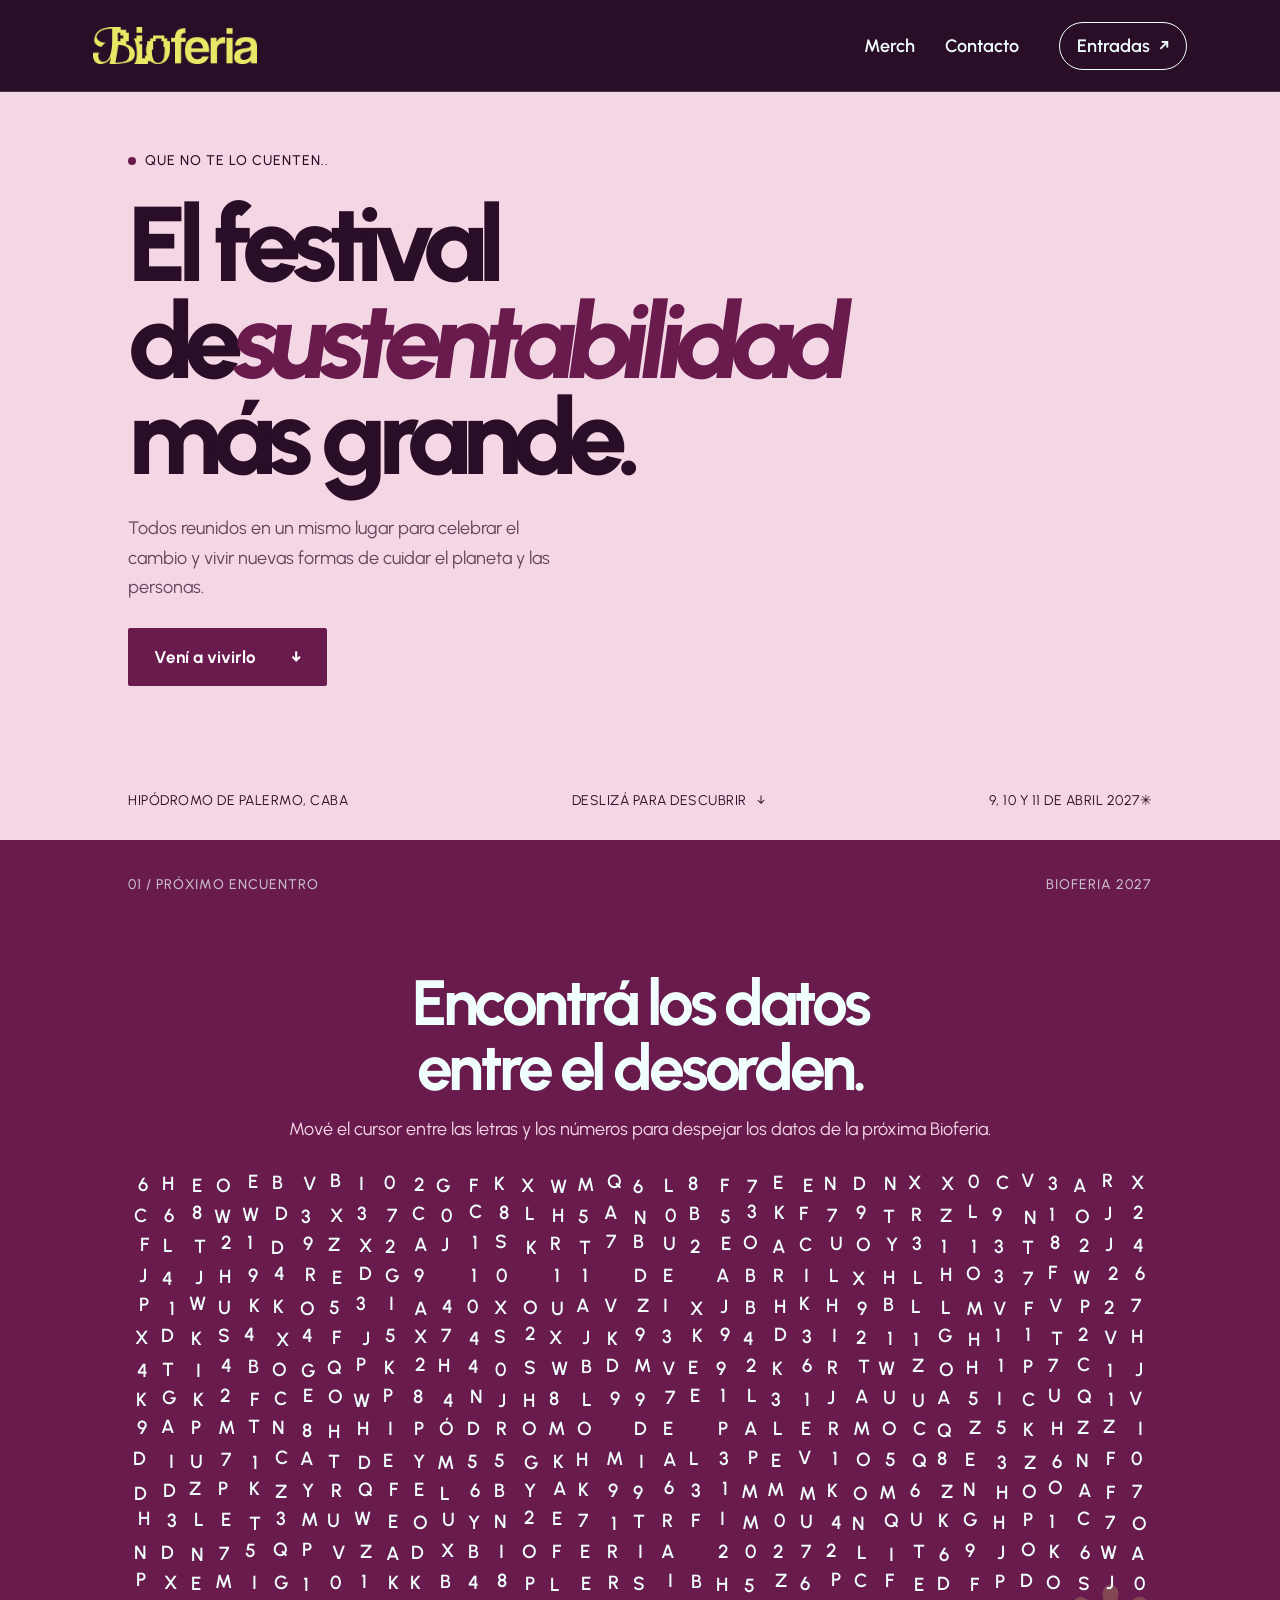
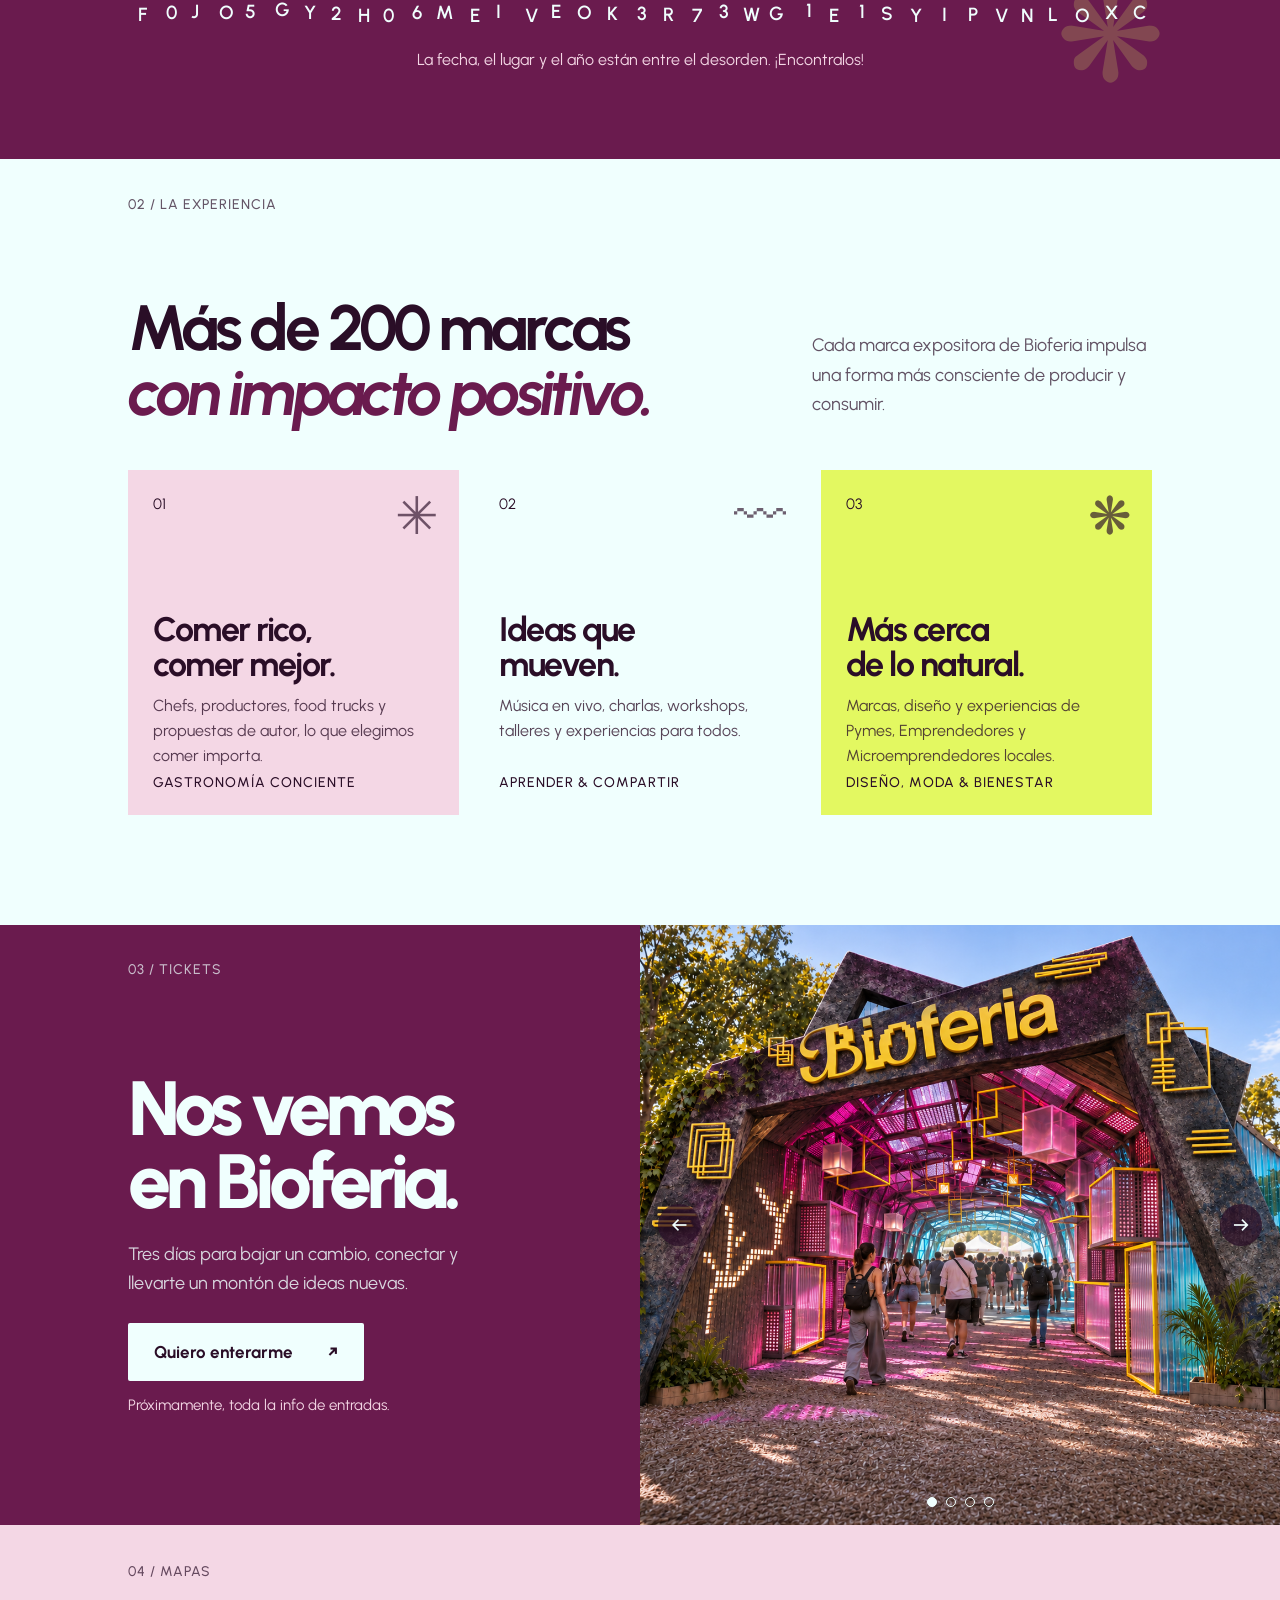
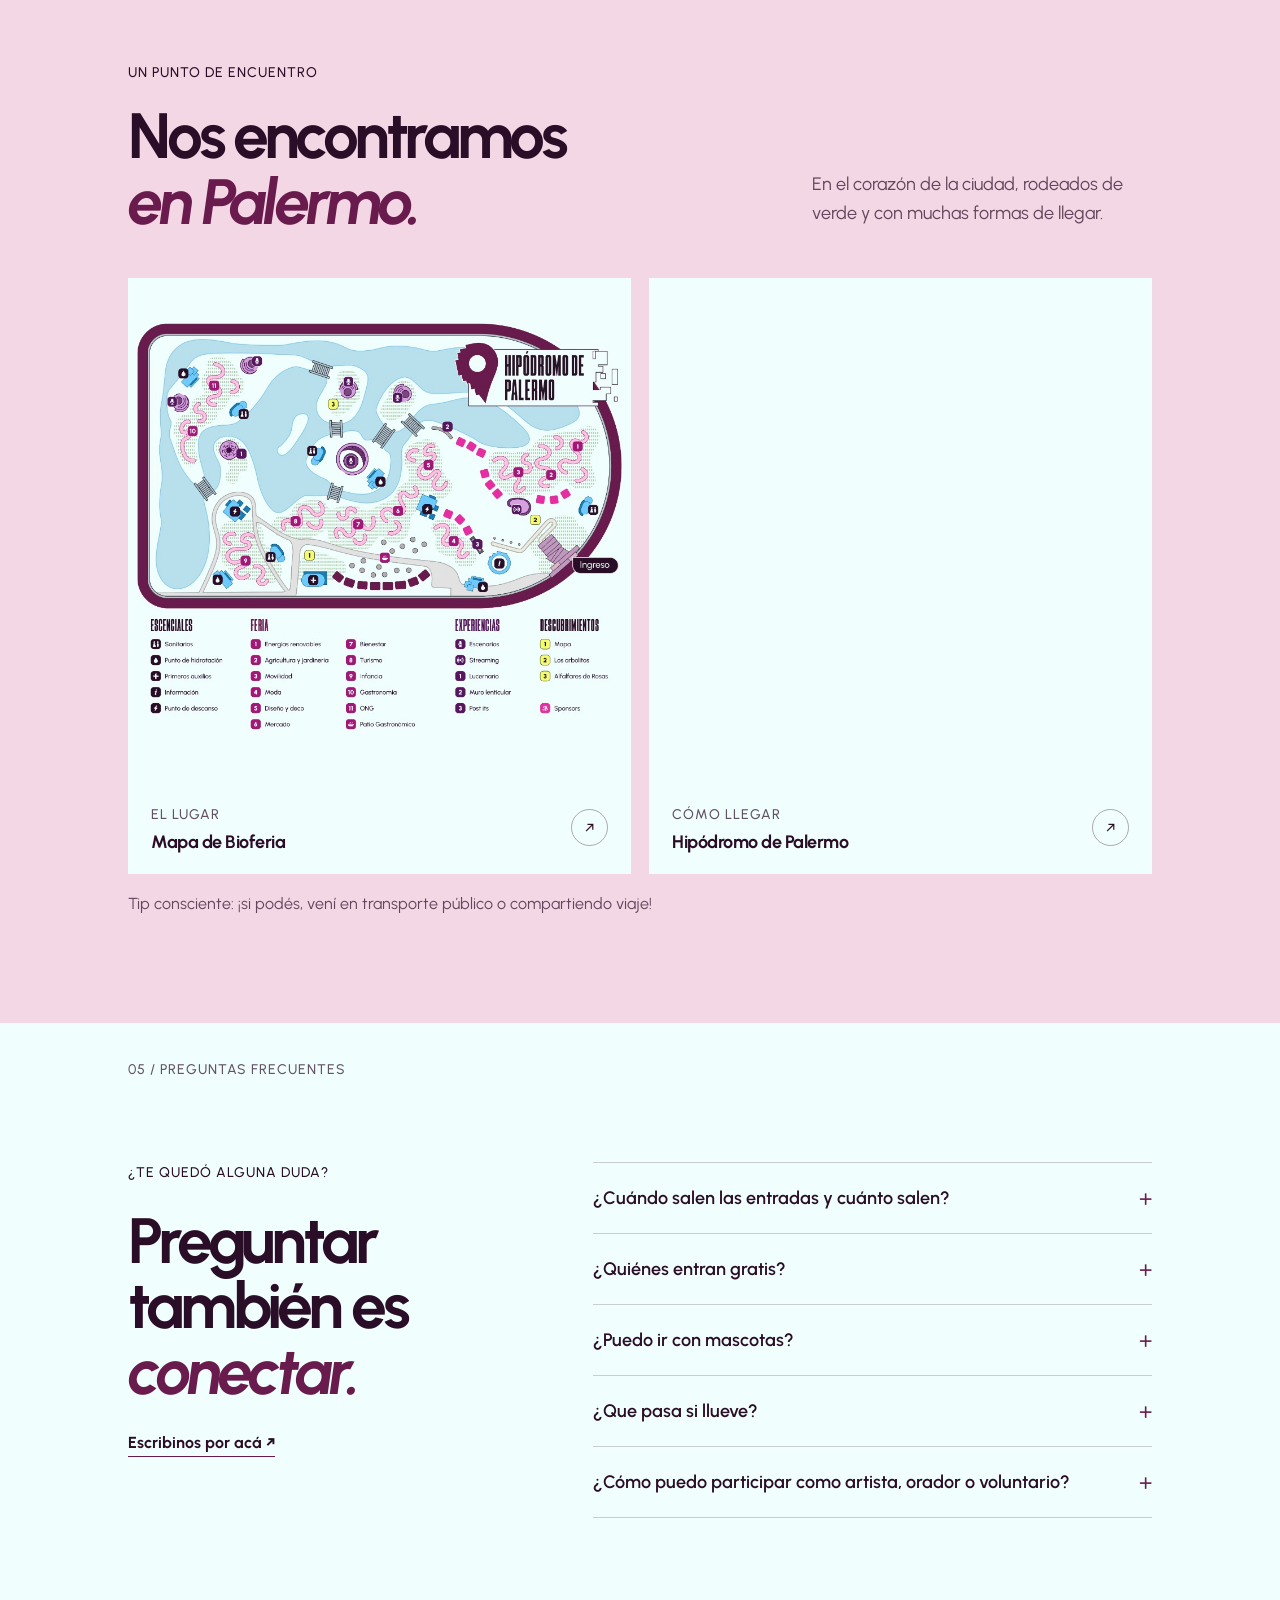
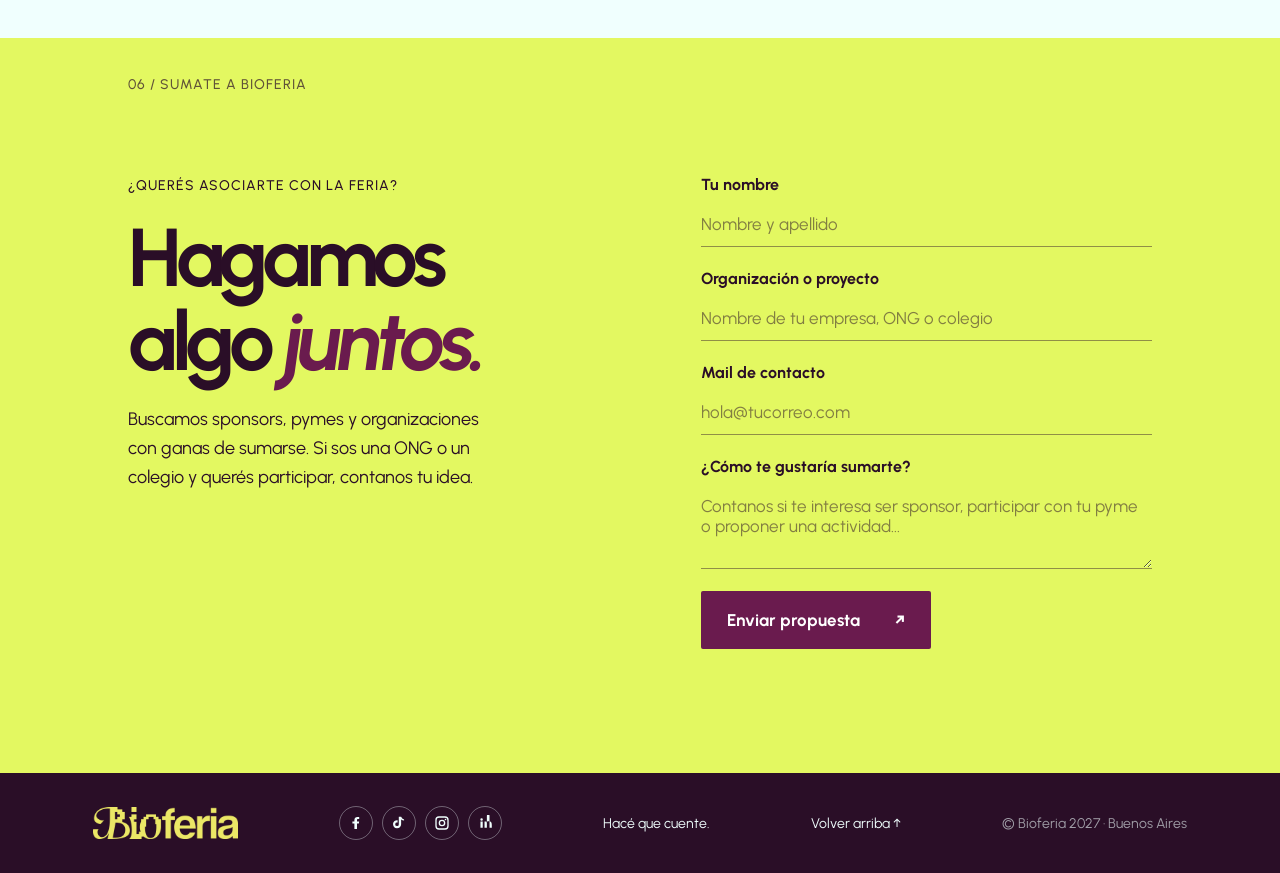
==== commit 49197059: "edits" ====
--- a/index.html
+++ b/index.html
@@ -29,6 +29,7 @@
                 <p class="eyebrow"><span class="live-dot"></span>Que no te lo cuenten..</p>
                 <h1>El festival<br>de<span>sustentabilidad</span><br>más grande.</h1>
                 <p class="hero-text">Todos reunidos en un mismo lugar para celebrar el cambio y vivir nuevas formas de cuidar el planeta y las personas.</p>
+                
                 <a class="button button-dark" href="#secreto">Vení a vivirlo<span aria-hidden="true">↓</span></a>
             </div>
             <div class="hero-bottom">
--- a/style.css
+++ b/style.css
@@ -34,7 +34,7 @@
 .header-cta { padding: 12px 17px; border: 1px solid var(--cream); border-radius: 40px; }
 .header-cta span { padding-left: 9px; }
 
-.hero { position: relative; min-height: 730px; height: min(840px, 100vh); padding: 180px 10% 110px; overflow: hidden; background: var(--paper); color: var(--ink); }
+.hero { position: relative; min-height: 730px; height: min(840px, 100vh); padding: 150px 10% 110px; overflow: hidden; background: var(--paper); color: var(--ink); }
 .hero-copy { position: relative; z-index: 2; max-width: 600px; }
 .eyebrow, .section-topline, .card-tag, .map-kicker, .ticket-top, .ticket-bottom, .contact-topline { font: 500 14px/1.5 var(--mono); letter-spacing: 1px; text-transform: uppercase; }
 .eyebrow { display: flex; align-items: center; gap: 9px; margin: 0 0 25px; }
@@ -43,7 +43,7 @@
 .hero h1 { margin: 0; font: 800 clamp(66px, 8.3vw, 116px)/.91 var(--display); letter-spacing: -.085em; }
 .hero h1 span { color: var(--green); font-style: italic; }
 .hero-text { max-width: 425px; margin: 28px 0 25px; color: rgba(42, 14, 39, .72); font-size: 18px; line-height: 1.65; }
-.button { display: inline-flex; align-items: center; justify-content: space-between; gap: 35px; min-height: 52px; padding: 0 20px; border: 0; border-radius: 2px; font-size: 16px; font-weight: 700; cursor: pointer; transition: transform .2s, background .2s; }
+.button { display: inline-flex; align-items: center; justify-content: space-between; gap: 35px; min-height: 58px; padding: 0 26px; border: 0; border-radius: 2px; font-size: 17px; font-weight: 700; cursor: pointer; transition: transform .2s, background .2s; }
 .button:hover { transform: translateY(-3px); }
 .button-dark { background: var(--green); color: white; }
 .button-dark:hover { background: var(--ink); }
@@ -189,7 +189,7 @@
     .main-nav a { display: none; }
     .main-nav a[href="#contacto"] { display: inline; }
     .header-cta { padding: 10px 12px; }
-    .hero { height: auto; min-height: 760px; padding: 150px 7% 115px; }
+    .hero { height: auto; min-height: 800px; padding: 130px 7% 145px; }
     .hero h1 { font-size: clamp(54px, 14vw, 82px); }
     .hero-text { max-width: 300px; font-size: 17px; }
     .hero-bottom { left: 7%; right: 7%; bottom: 22px; font-size: 12px; }.scroll-note { display: none; }
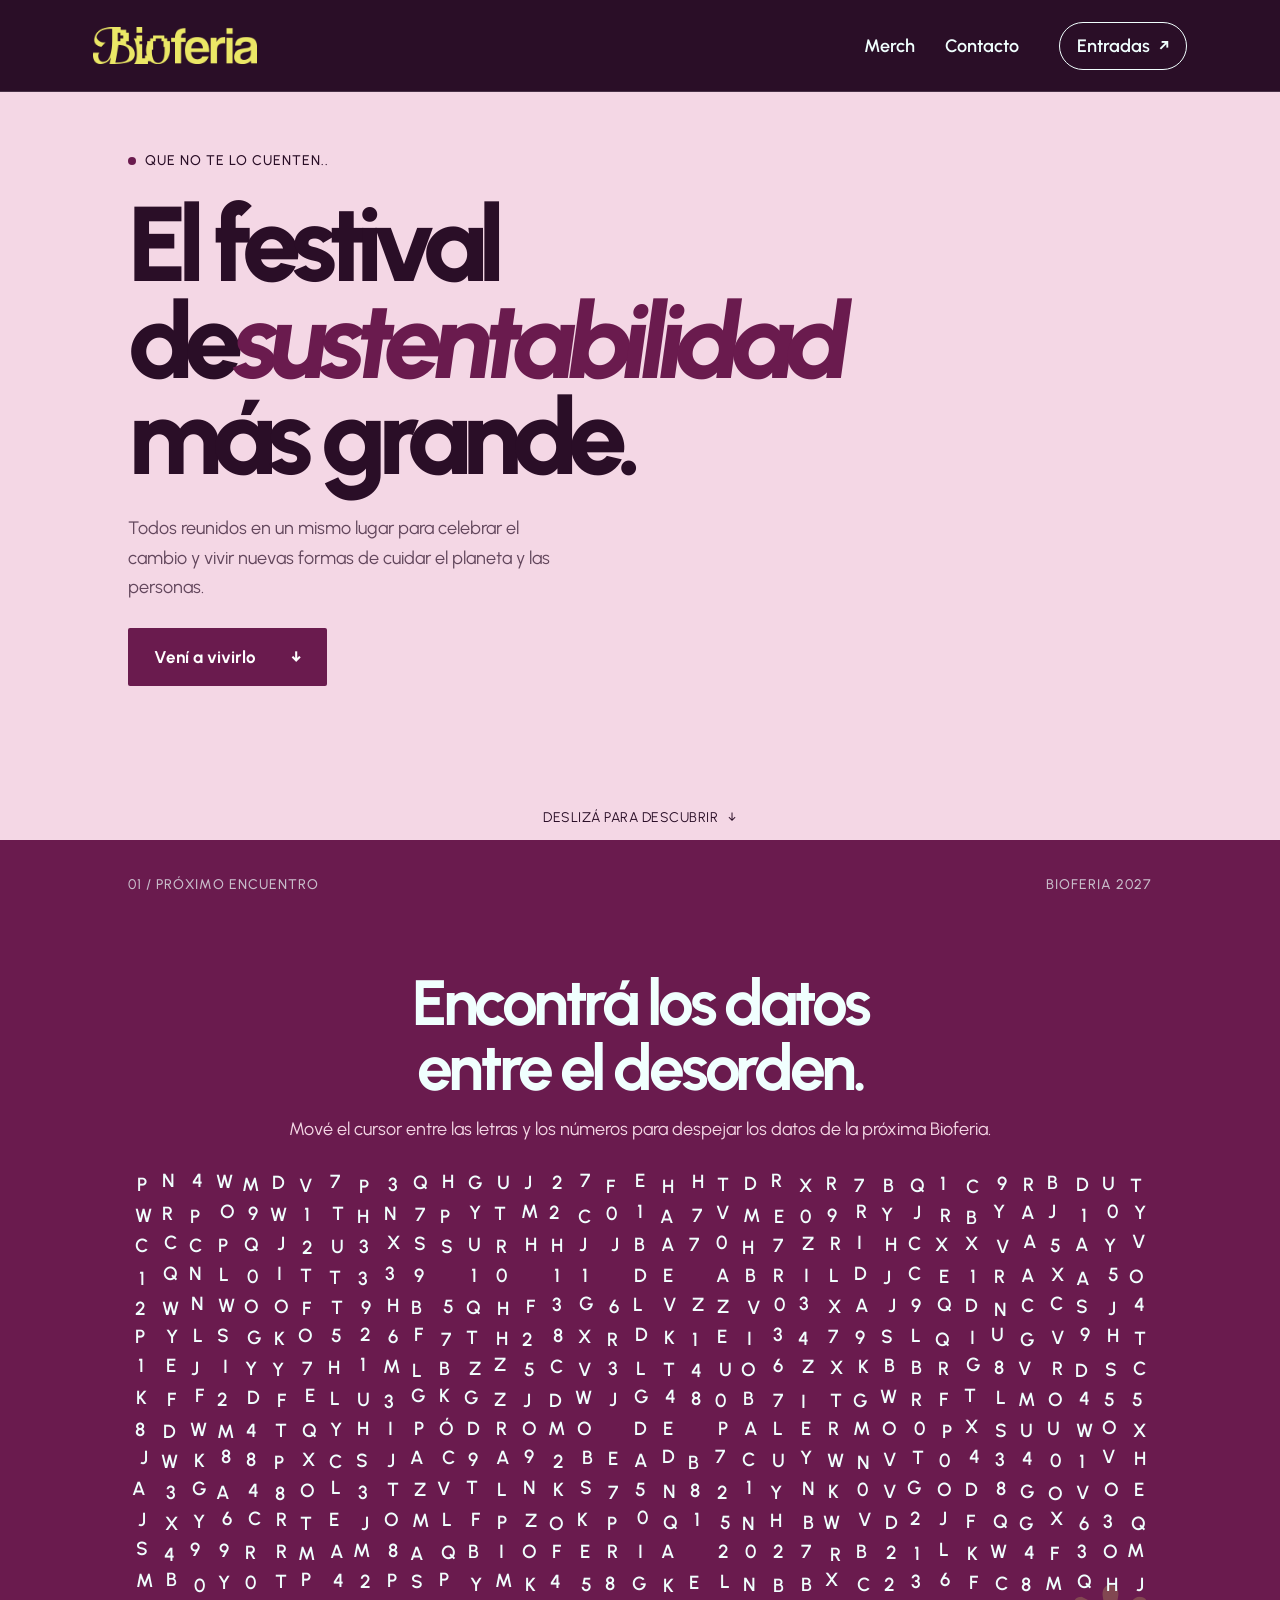
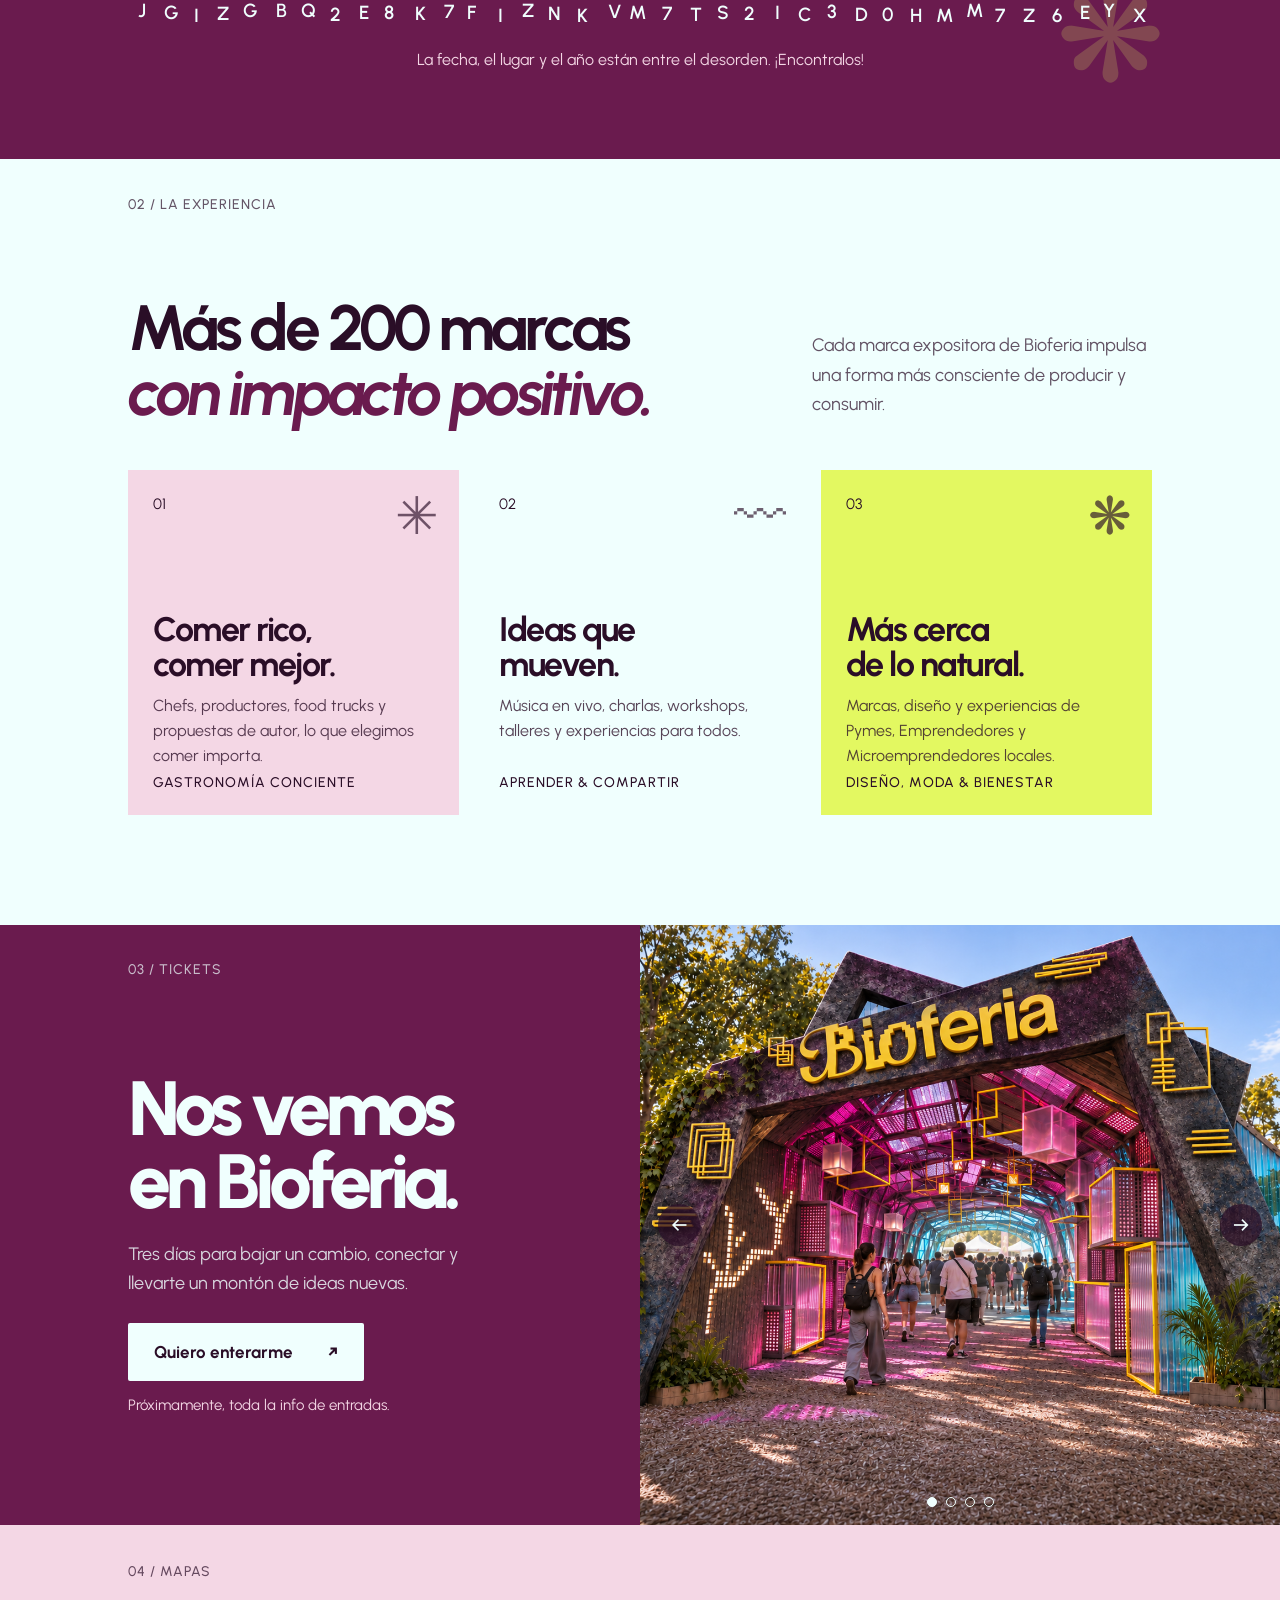
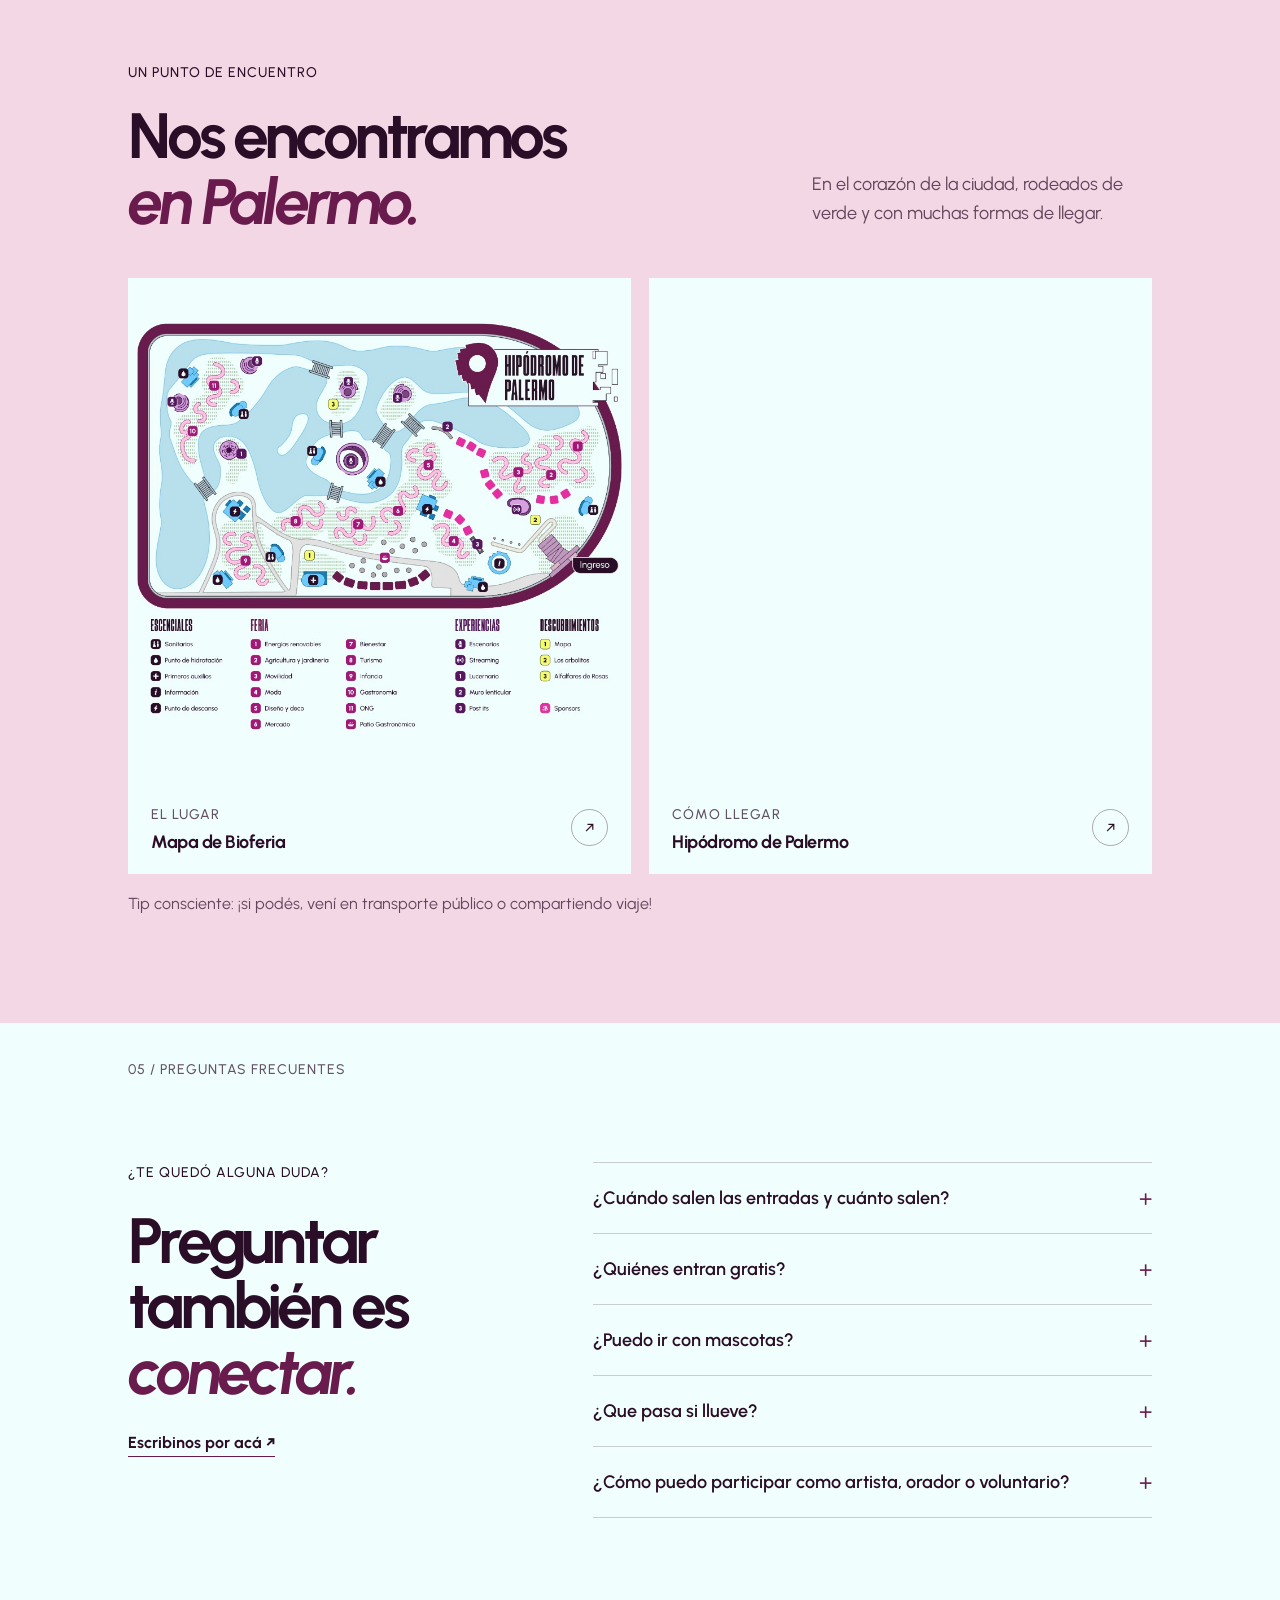
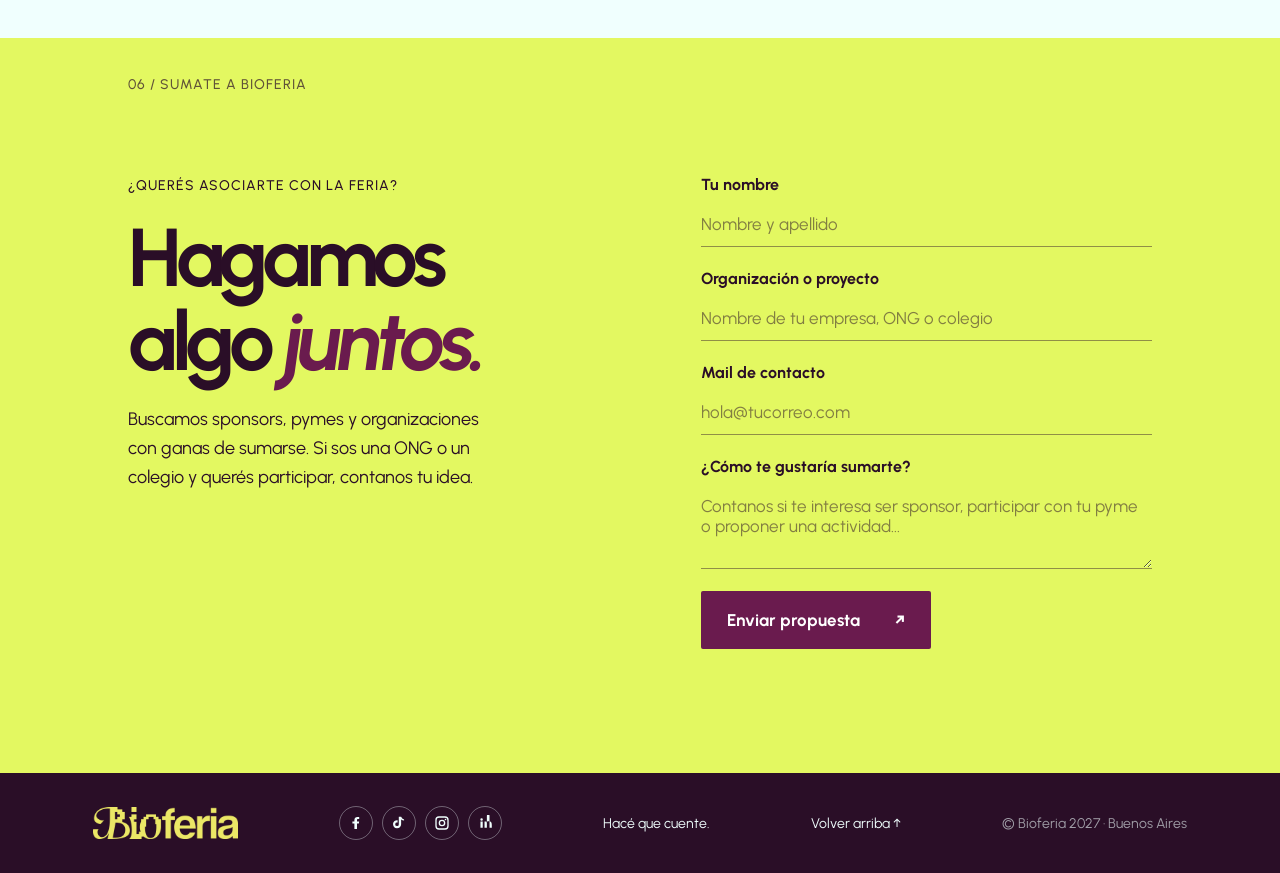
==== commit 547248fb: "middle" ====
--- a/index.html
+++ b/index.html
@@ -29,13 +29,11 @@
                 <p class="eyebrow"><span class="live-dot"></span>Que no te lo cuenten..</p>
                 <h1>El festival<br>de<span>sustentabilidad</span><br>más grande.</h1>
                 <p class="hero-text">Todos reunidos en un mismo lugar para celebrar el cambio y vivir nuevas formas de cuidar el planeta y las personas.</p>
-                
+
                 <a class="button button-dark" href="#secreto">Vení a vivirlo<span aria-hidden="true">↓</span></a>
             </div>
             <div class="hero-bottom">
-                <span>Hipódromo de Palermo, CABA</span>
                 <span class="scroll-note">Deslizá para descubrir <span aria-hidden="true">↓</span></span>
-                <span>9, 10 y 11 de Abril 2027<span aria-hidden="true">✳</span></span>
             </div>
         </section>
 
--- a/style.css
+++ b/style.css
@@ -59,7 +59,7 @@
 .art-caption { position: absolute; top: 20px; left: 5px; font: 700 14px/1.2 var(--mono); text-transform: uppercase; transform: rotate(-13deg); }
 .art-sticker { position: absolute; z-index: 2; right: -20px; bottom: 65px; display: grid; width: 90px; height: 90px; place-content: center; border-radius: 50%; background: var(--lime); color: var(--ink); text-align: center; font: 700 15px/1.25 var(--mono); transform: rotate(12deg); }
 .hero-bottom { position: absolute; bottom: 31px; left: 10%; right: 10%; display: flex; justify-content: space-between; color: var(--ink); font: 14px var(--mono); letter-spacing: .5px; text-transform: uppercase; }
-.scroll-note { display: flex; gap: 10px; }
+.scroll-note { position: absolute; left: 50%; display: flex; gap: 10px; transform: translateX(-50%); white-space: nowrap; }
 
 .reveal-section { position: relative; min-height: 690px; padding: 34px 10% 85px; overflow: hidden; background: var(--green); color: var(--cream); text-align: center; }
 .section-topline { display: flex; justify-content: space-between; color: currentColor; opacity: .7; text-align: left; }
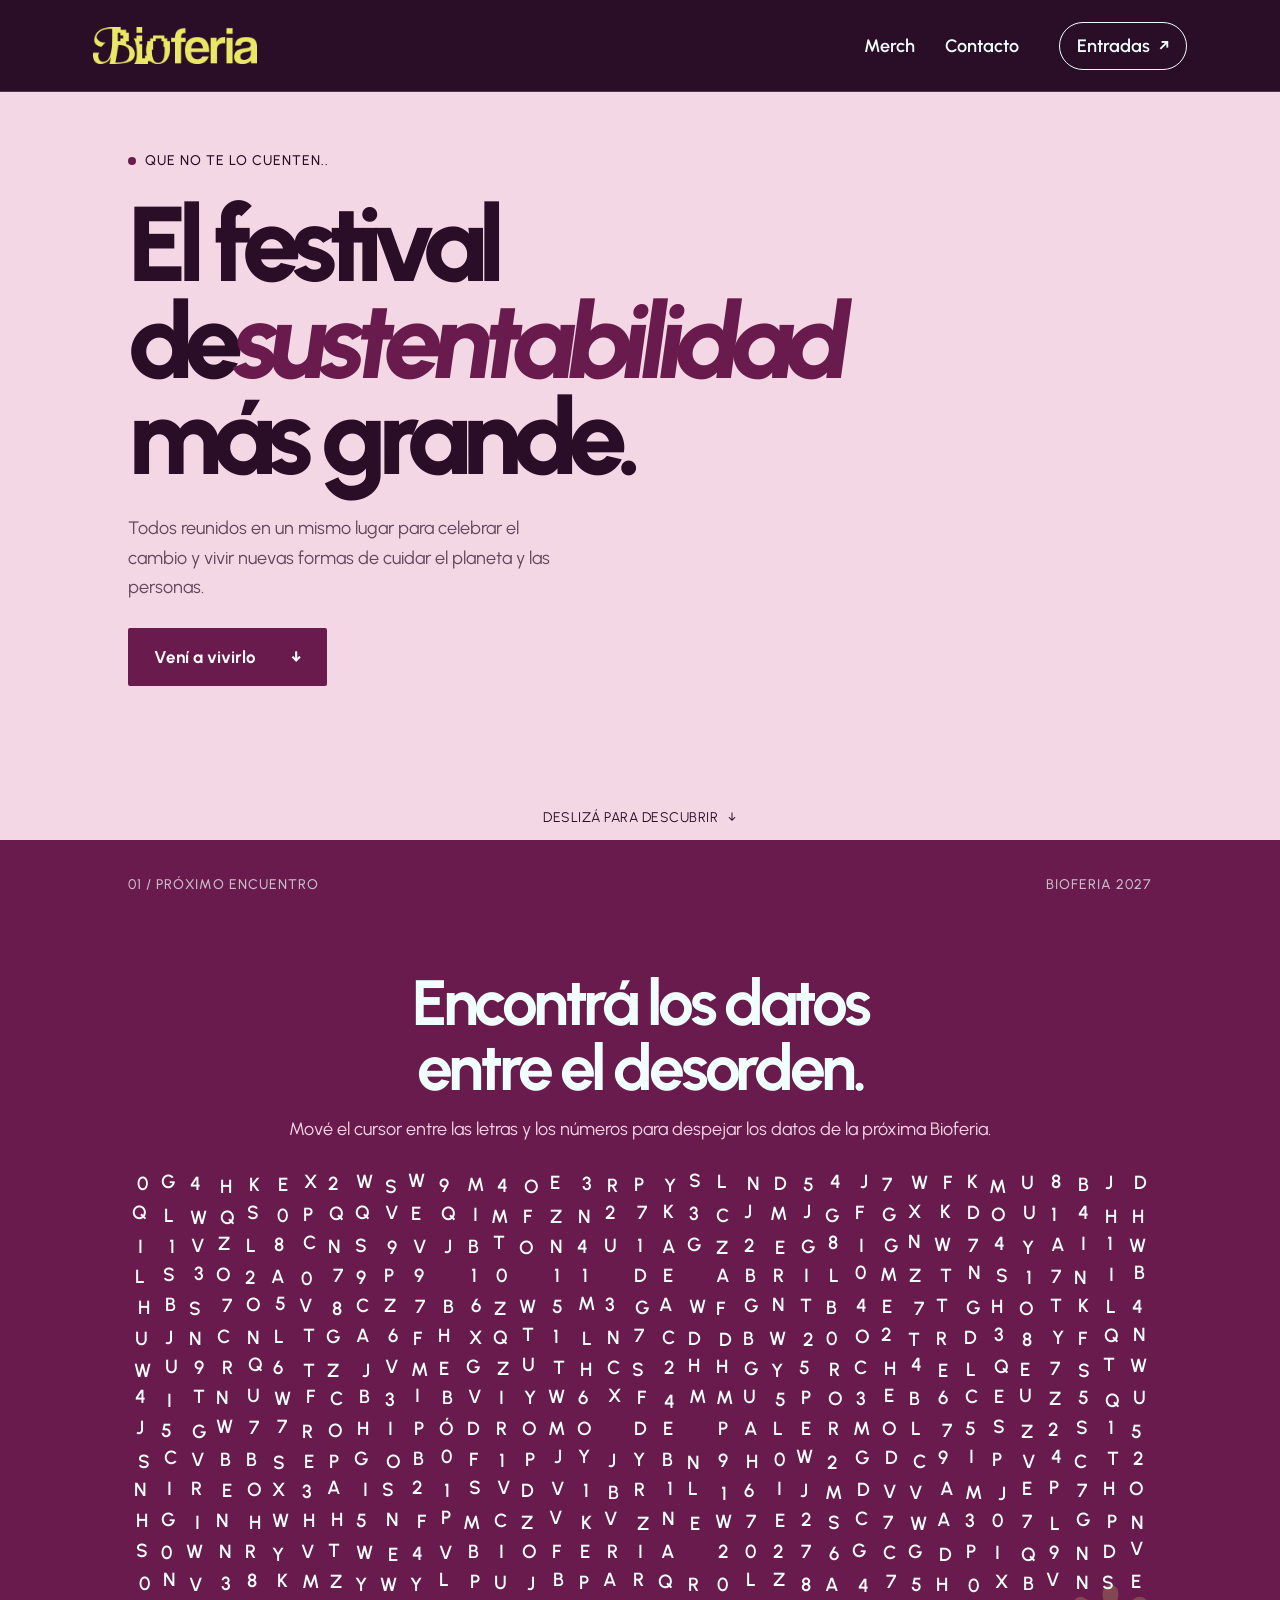
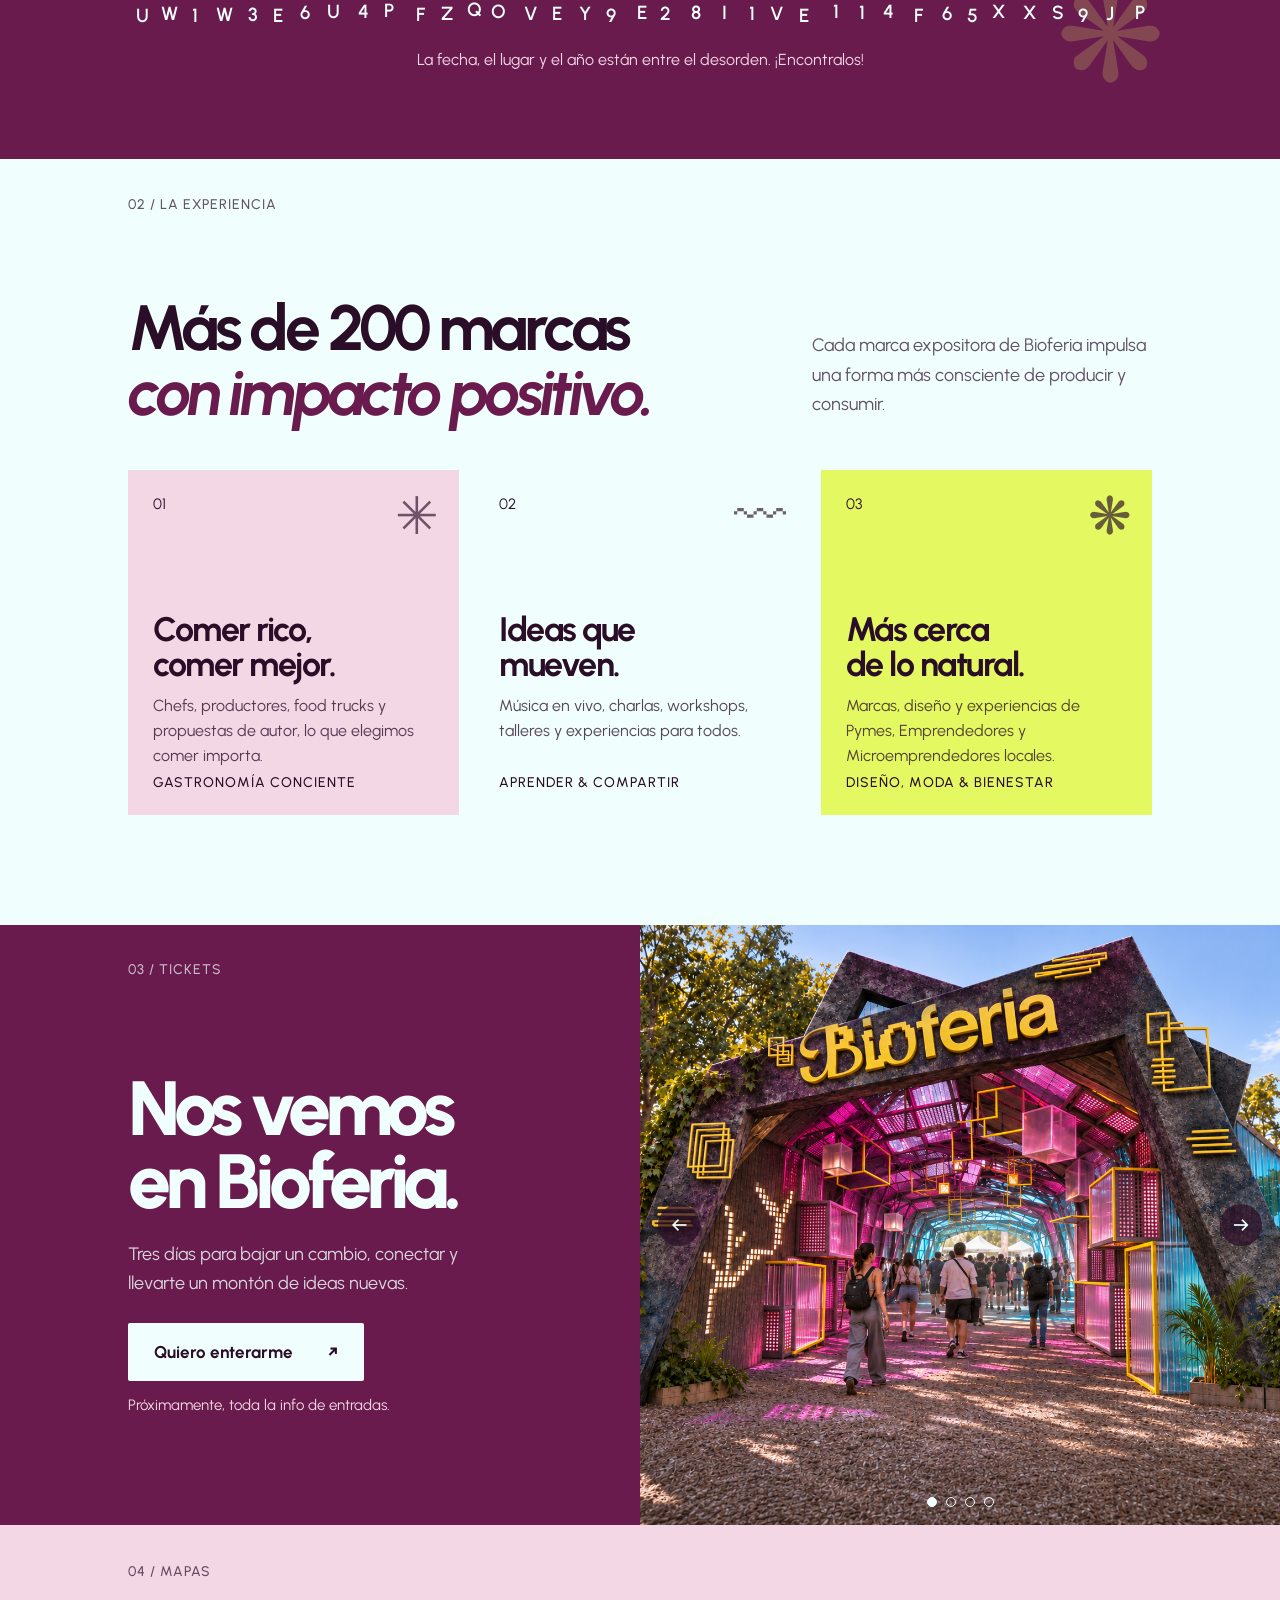
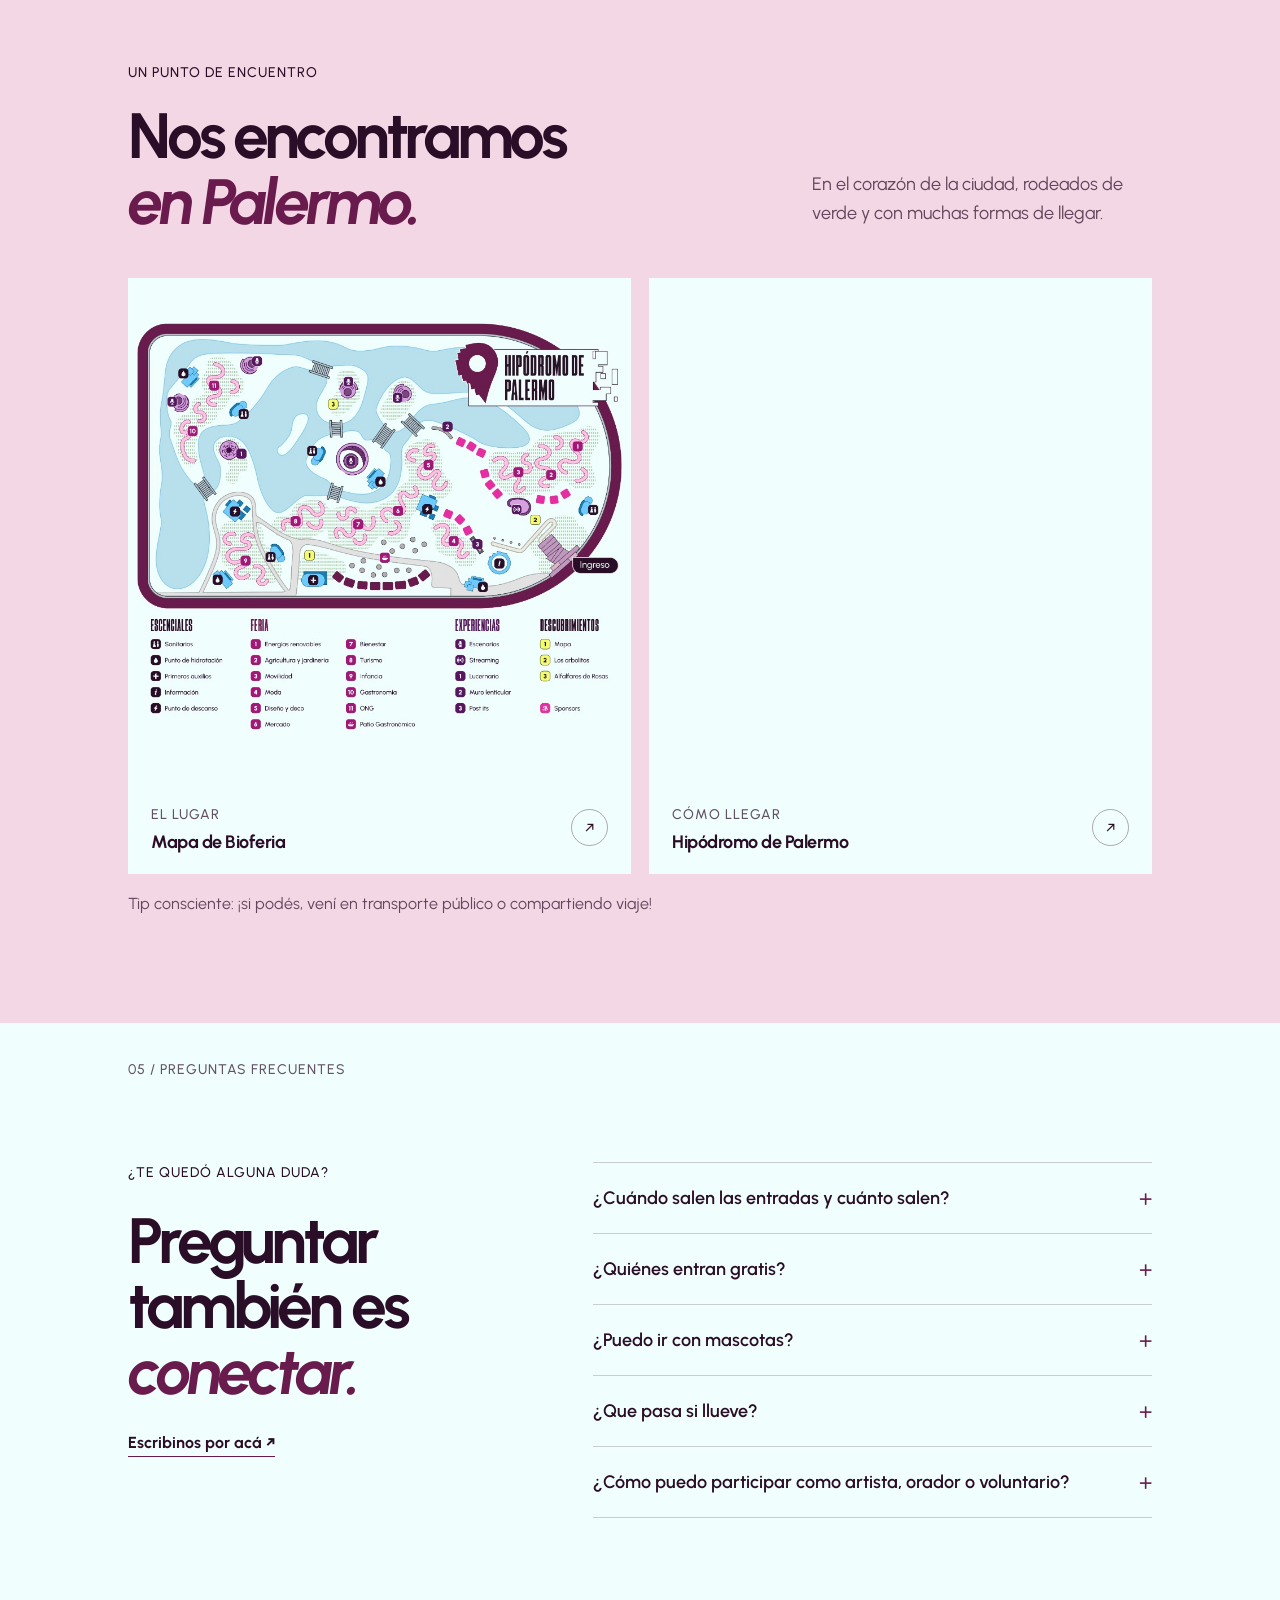
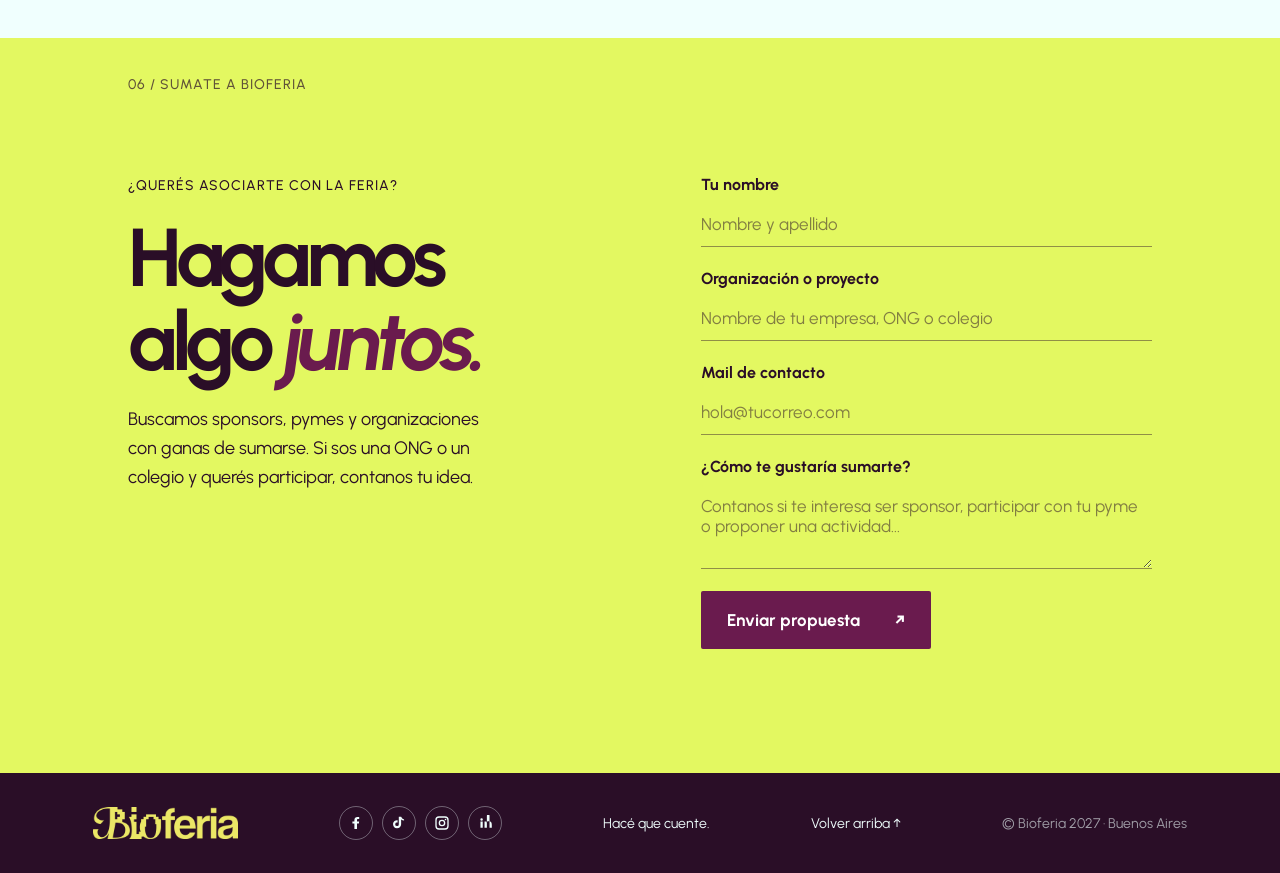
==== commit 5411a4d7: "cambios finales?" ====
--- a/index.html
+++ b/index.html
@@ -4,8 +4,8 @@
     <meta charset="UTF-8">
     <meta name="viewport" content="width=device-width, initial-scale=1.0">
     <meta name="theme-color" content="#f4d7e5">
-    <meta name="description" content="Bioferia: un encuentro para celebrar otra forma de vivir.">
-    <title>Bioferia — Un encuentro para vivir distinto</title>
+    <meta name="description" content="Bioferia: Hacé que cuente.">
+    <title>Bioferia — Vení a vivirlo, que no te lo cuenten.</title>
     <link rel="preconnect" href="https://fonts.googleapis.com">
     <link rel="preconnect" href="https://fonts.gstatic.com" crossorigin>
     <link href="https://fonts.googleapis.com/css2?family=Urbanist:wght@400;500;600;700;800&display=swap" rel="stylesheet">
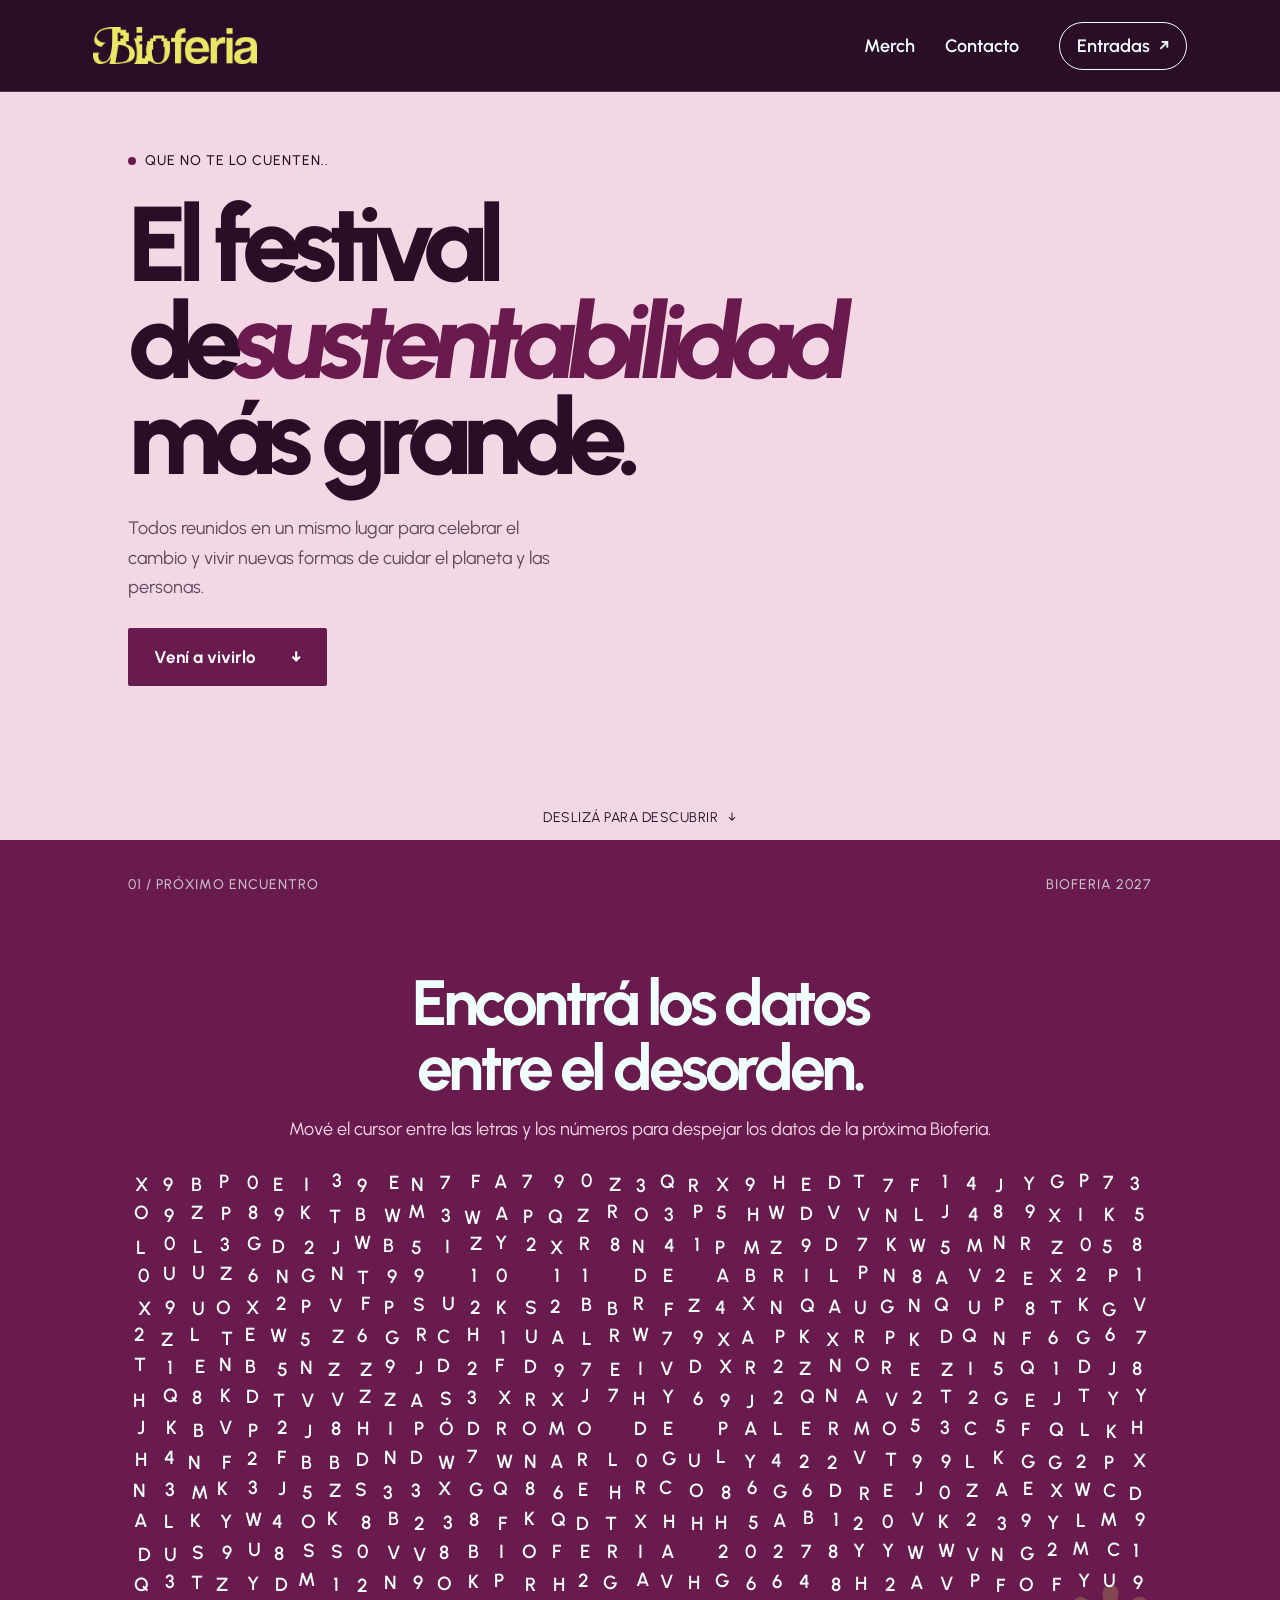
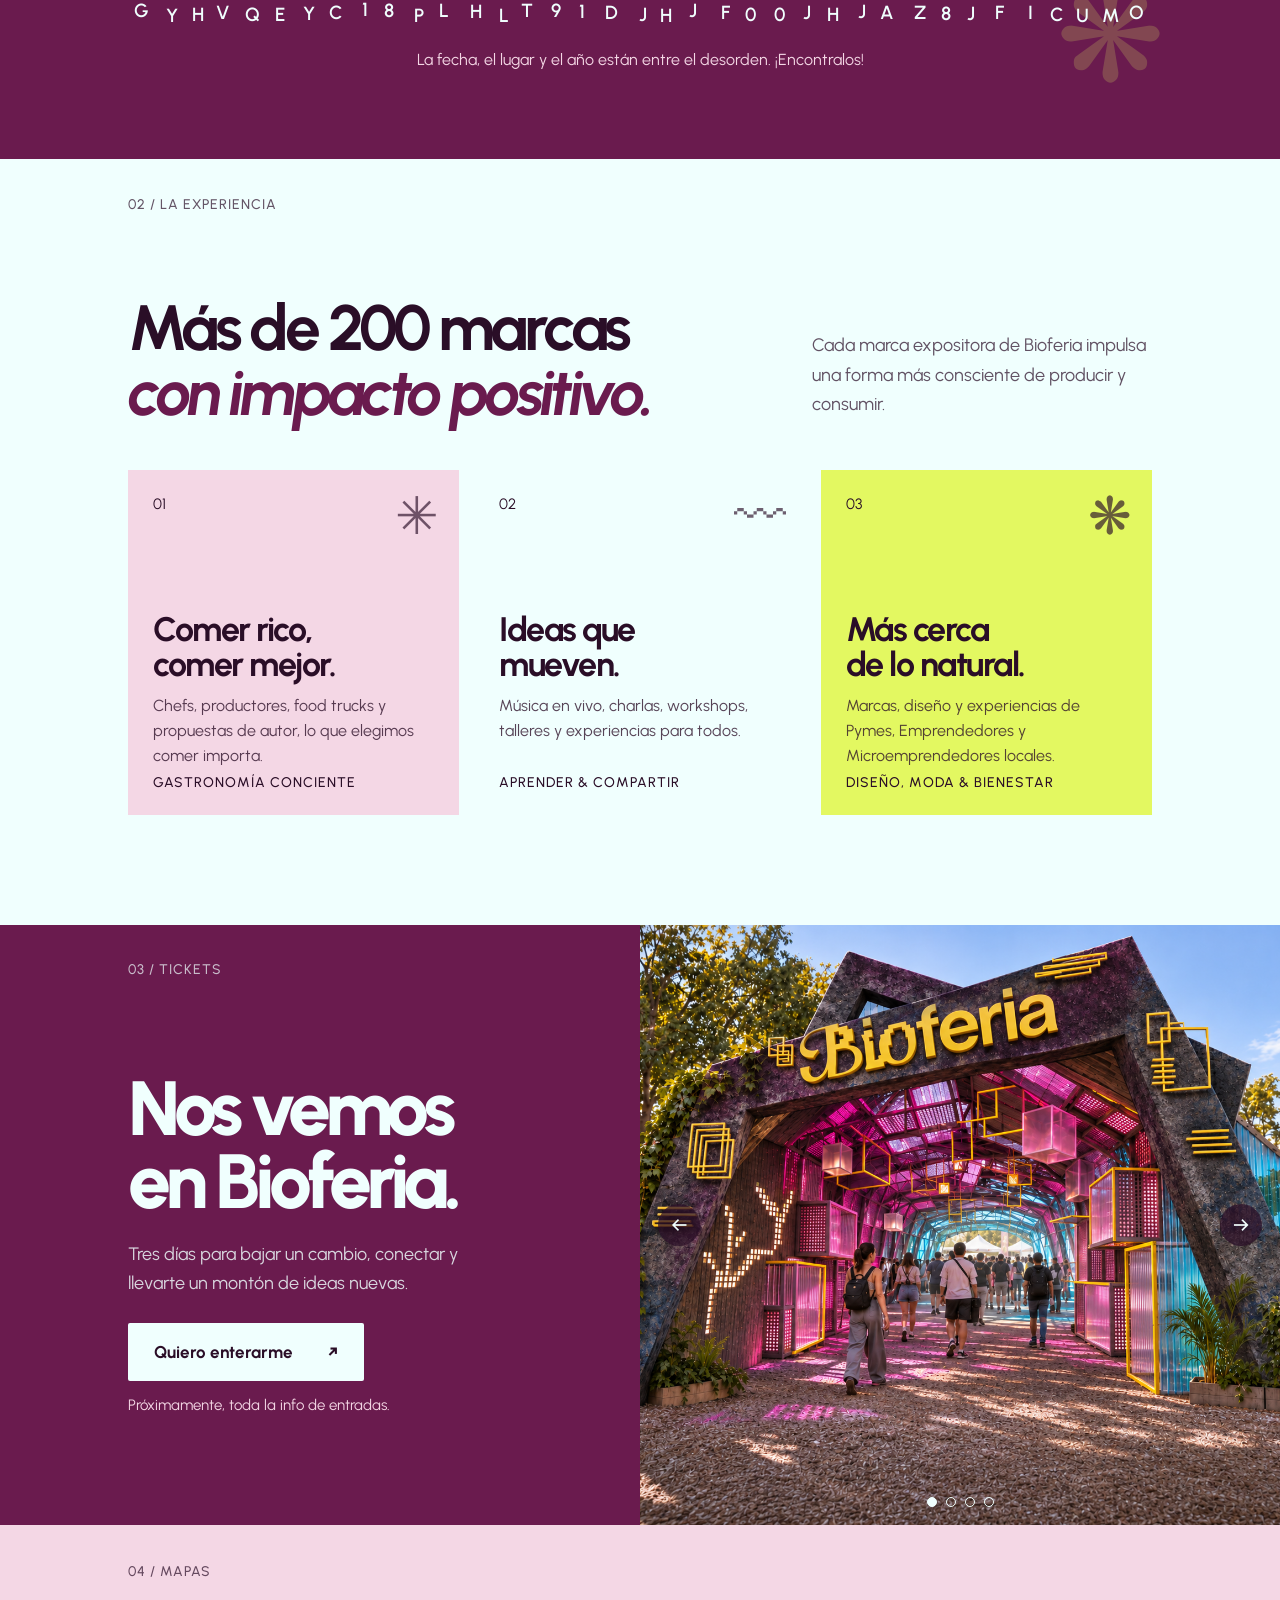
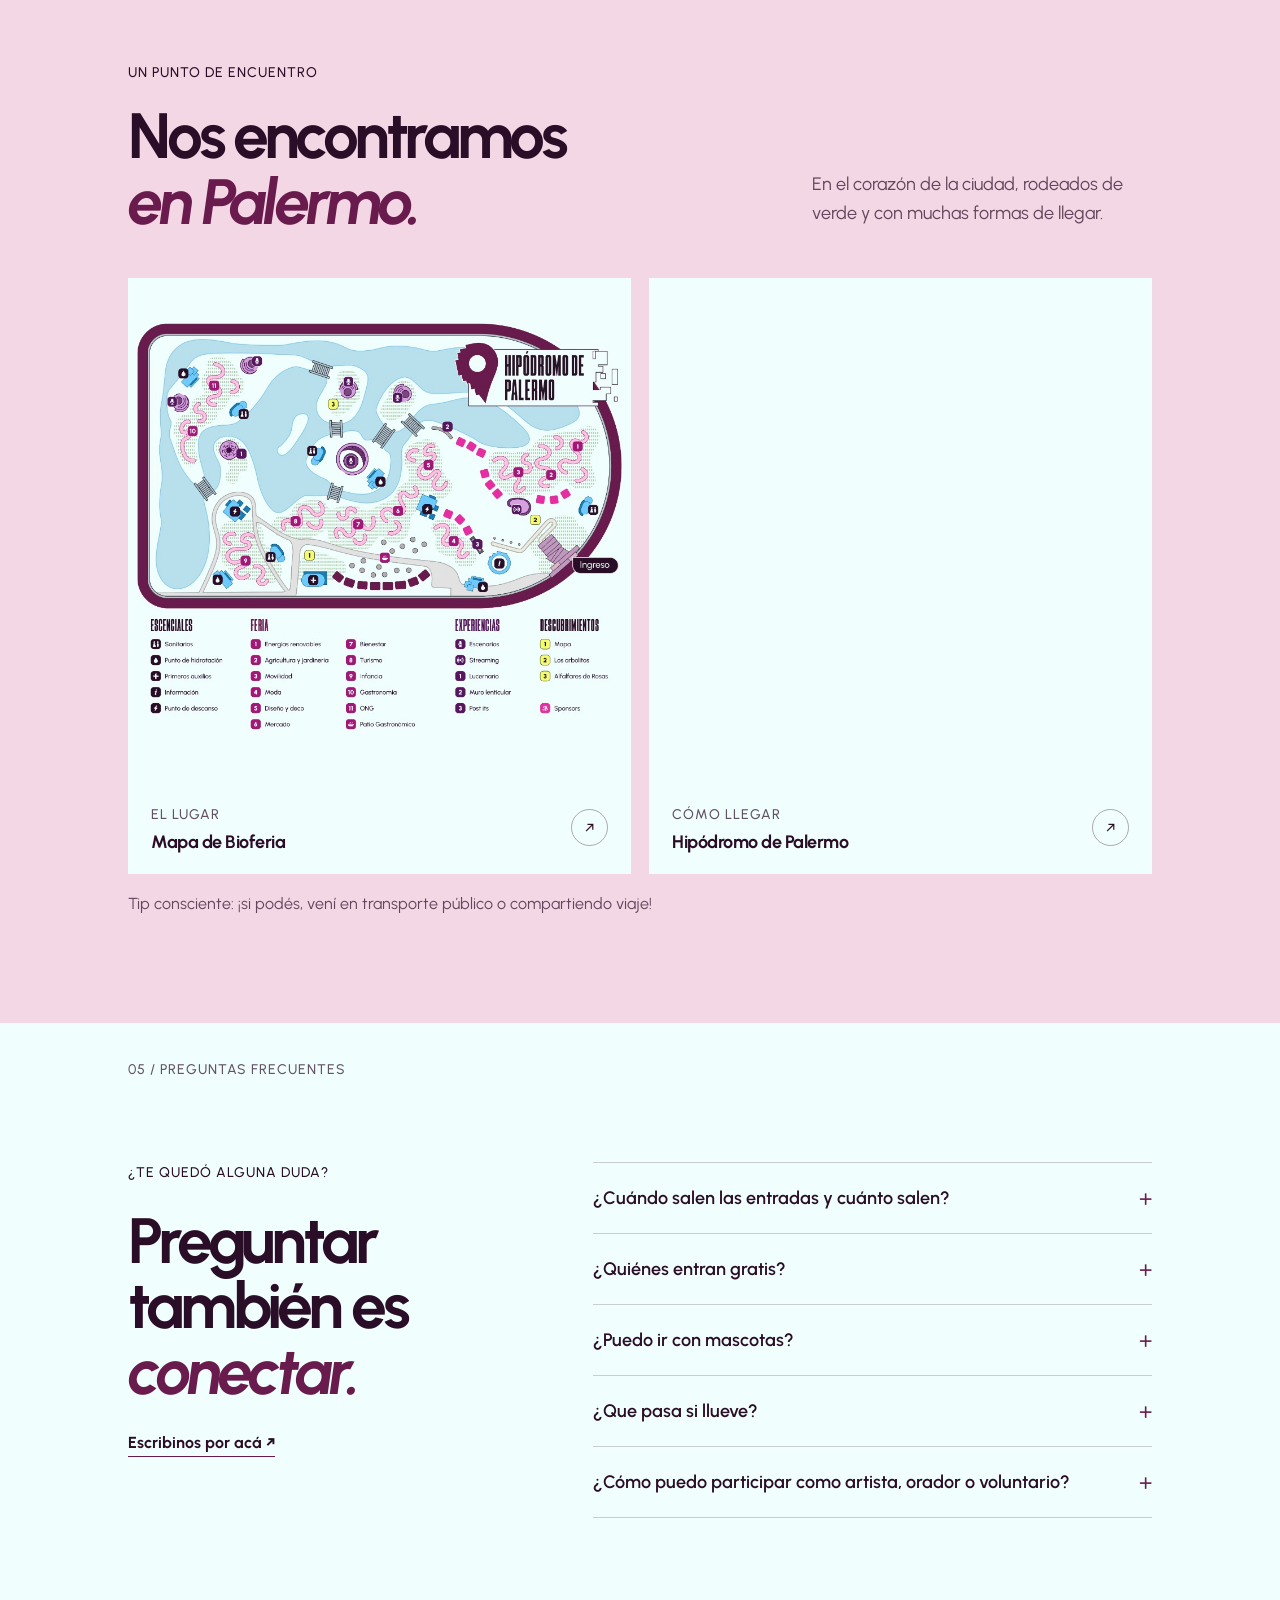
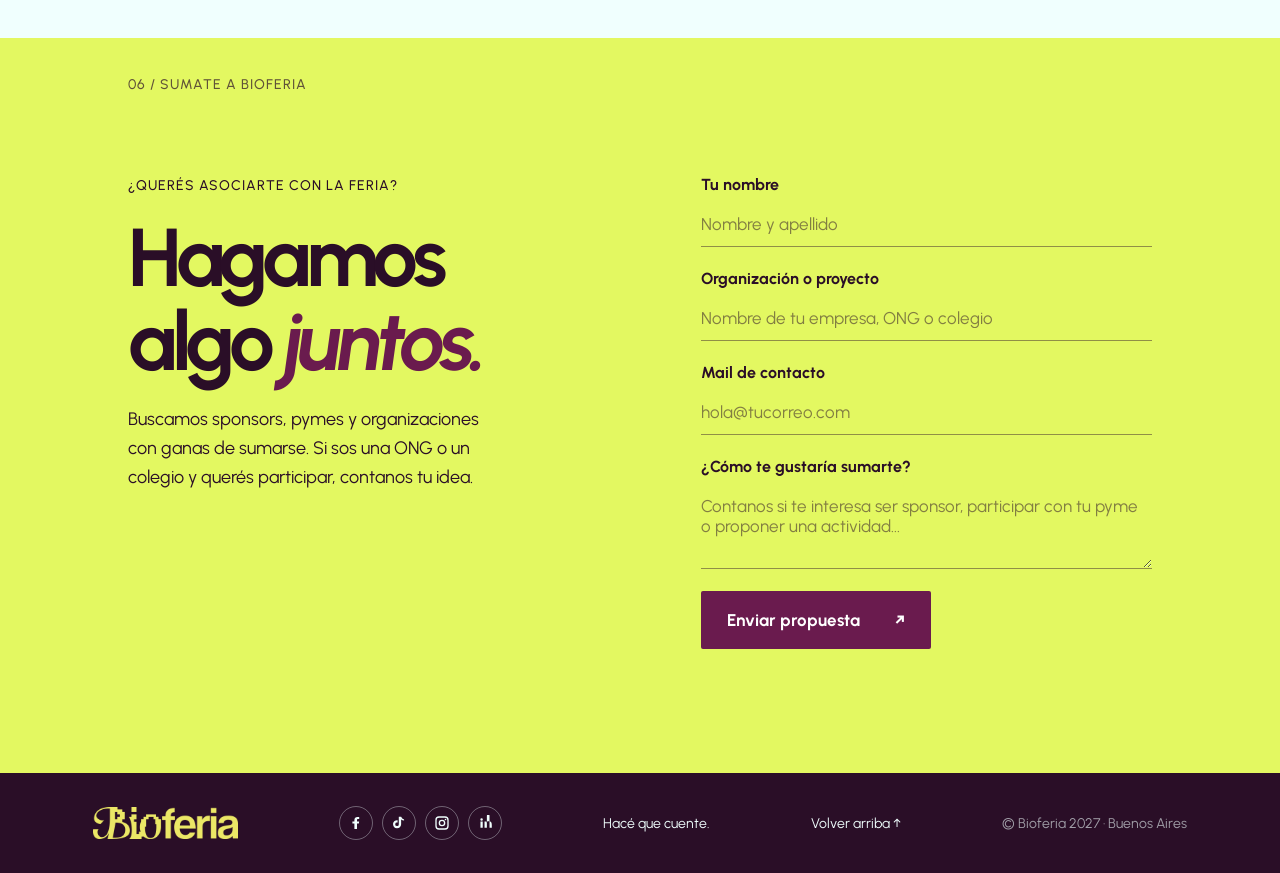
==== commit a00a061d: "cambios merch" ====
--- a/index.html
+++ b/index.html
@@ -4,8 +4,8 @@
     <meta charset="UTF-8">
     <meta name="viewport" content="width=device-width, initial-scale=1.0">
     <meta name="theme-color" content="#f4d7e5">
-    <meta name="description" content="Bioferia: Hacé que cuente.">
-    <title>Bioferia — Vení a vivirlo, que no te lo cuenten.</title>
+    <meta name="description" content="Bioferia: Vení a vivirlo, que no te lo cuenten.">
+    <title>Bioferia — Hacé que cuente.</title>
     <link rel="preconnect" href="https://fonts.googleapis.com">
     <link rel="preconnect" href="https://fonts.gstatic.com" crossorigin>
     <link href="https://fonts.googleapis.com/css2?family=Urbanist:wght@400;500;600;700;800&display=swap" rel="stylesheet">
